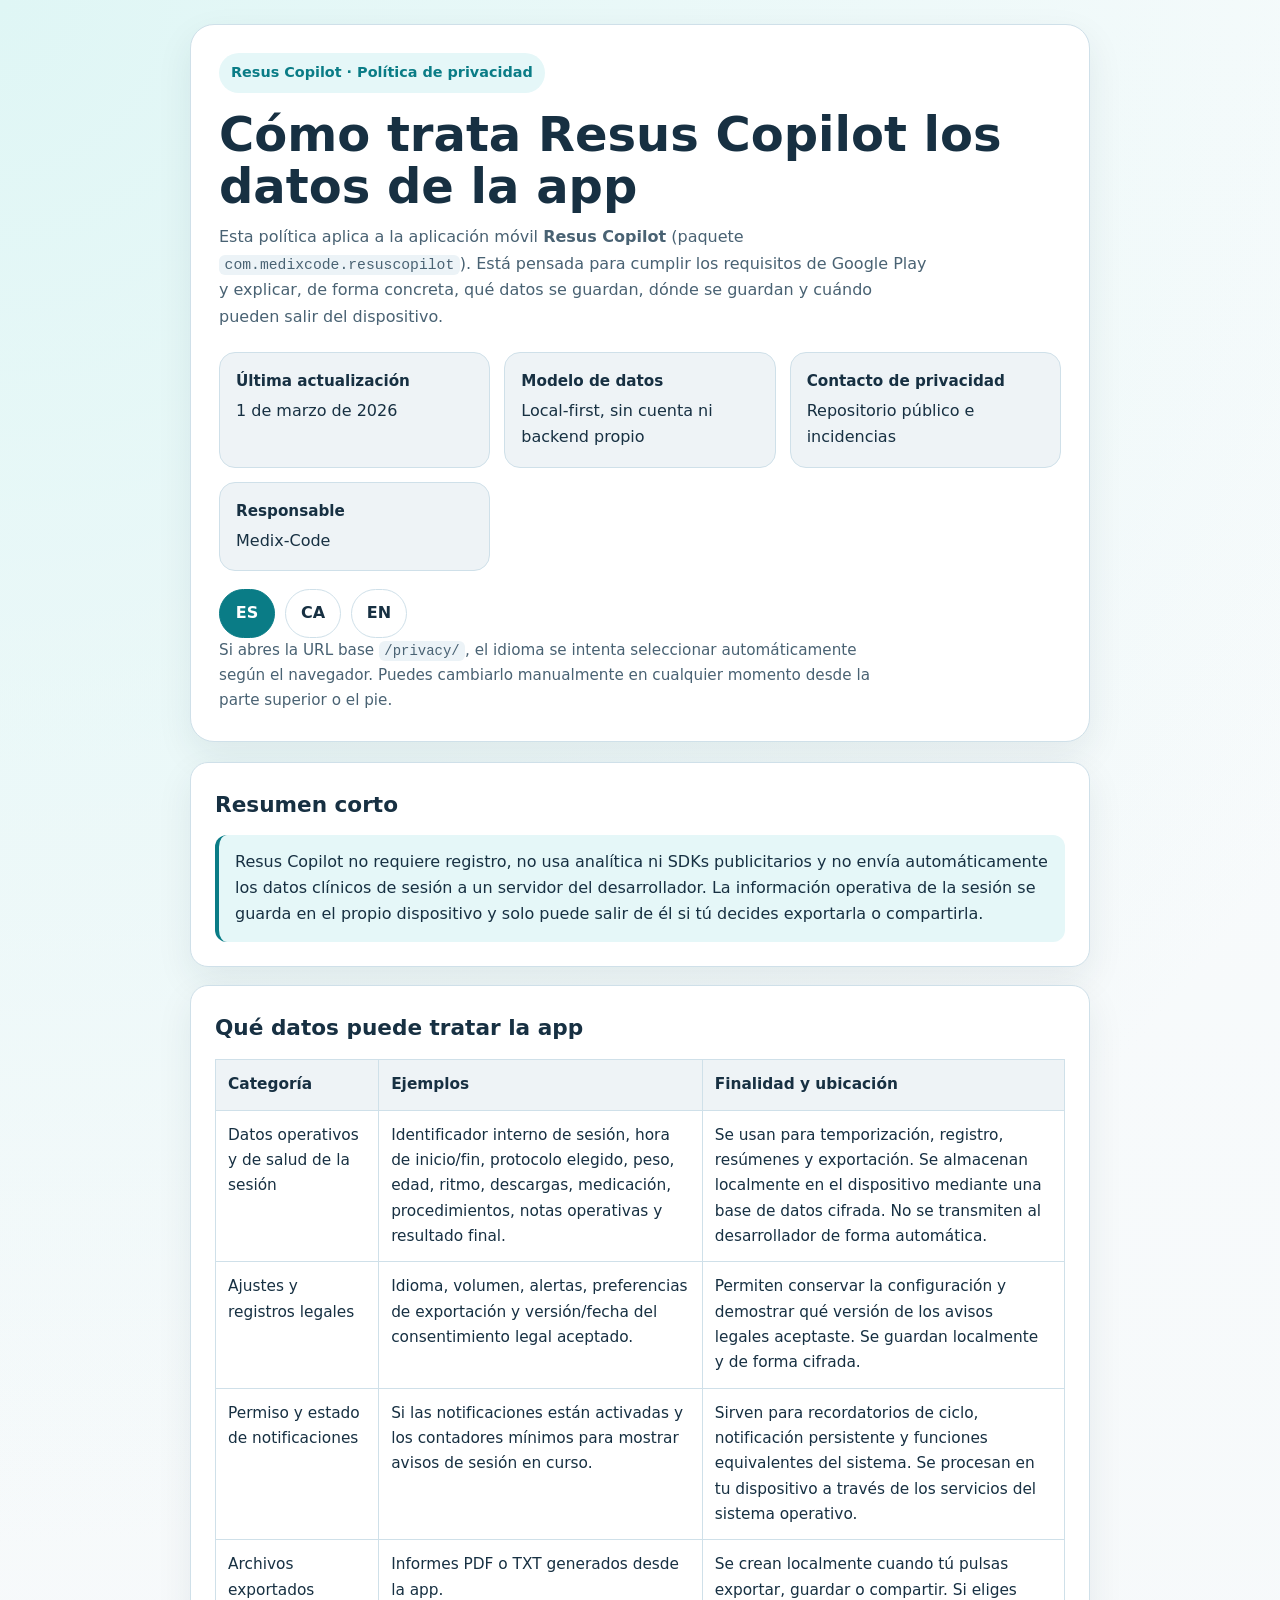
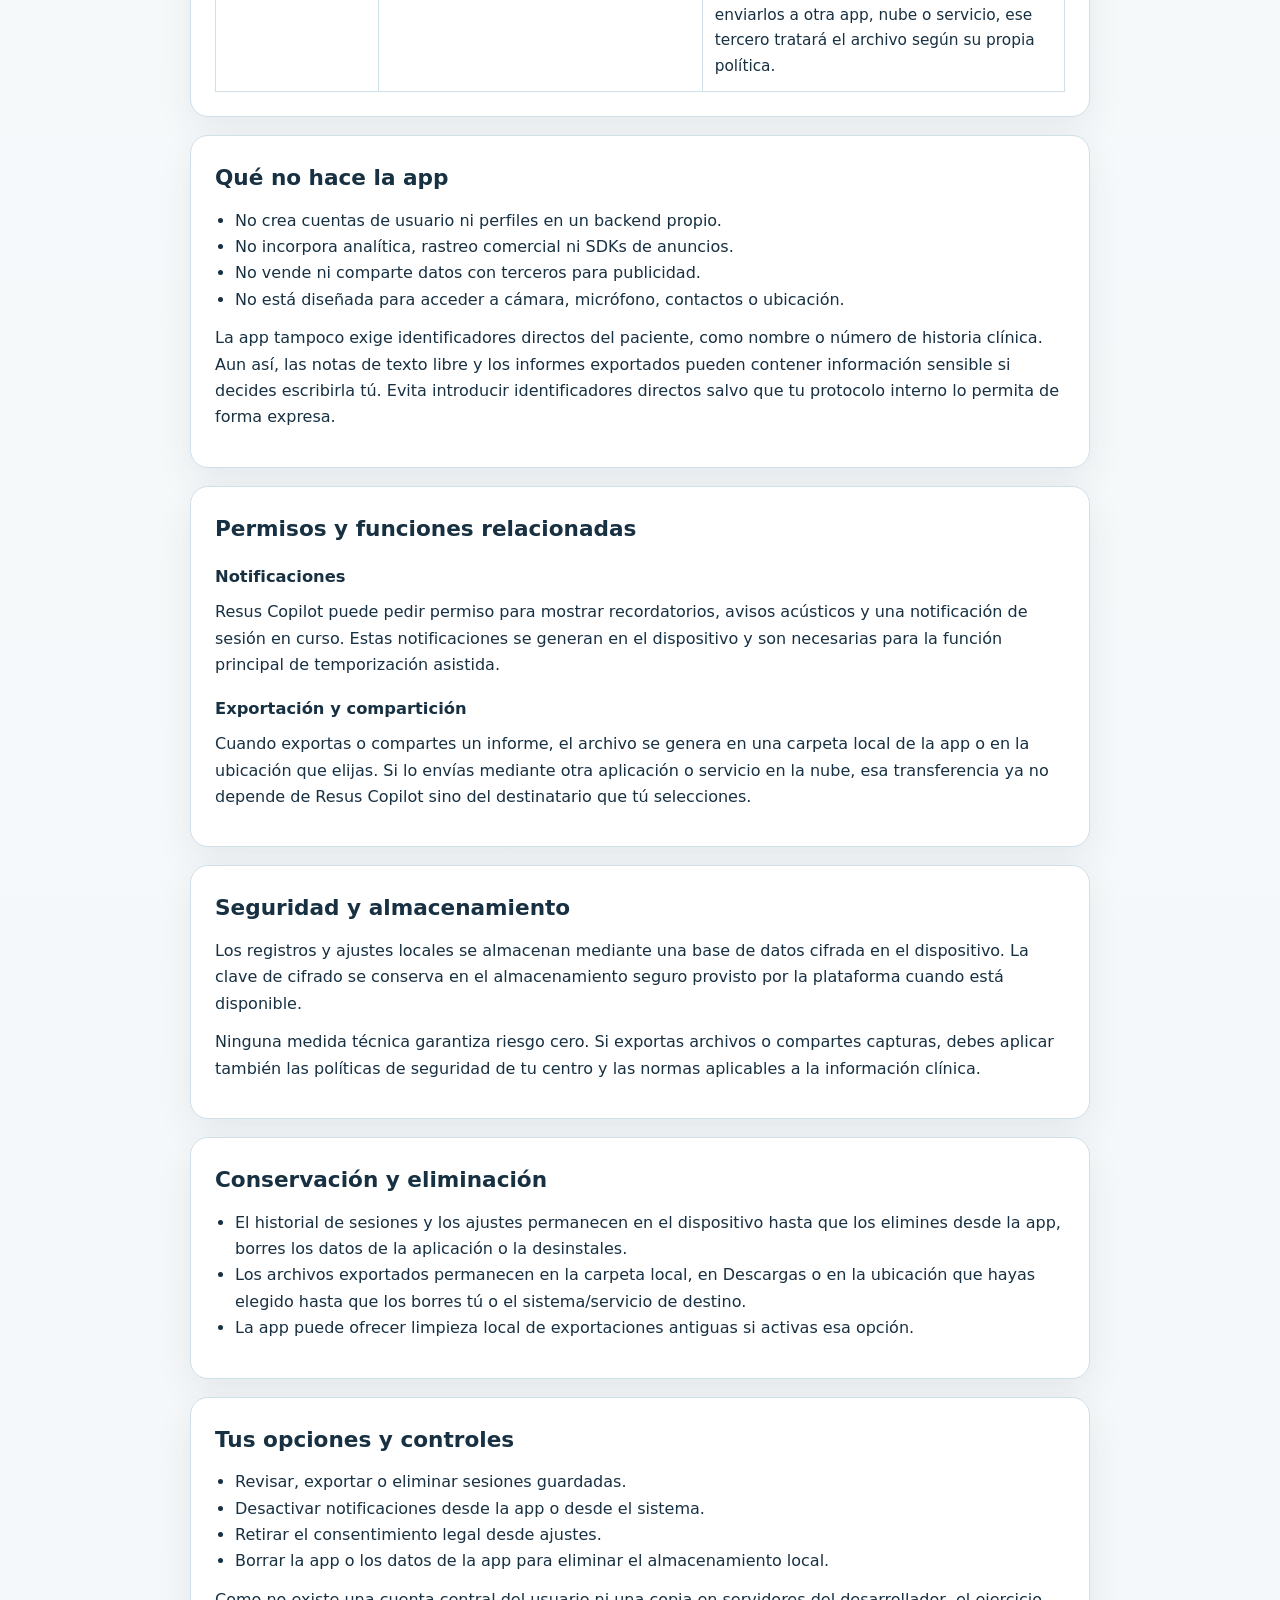
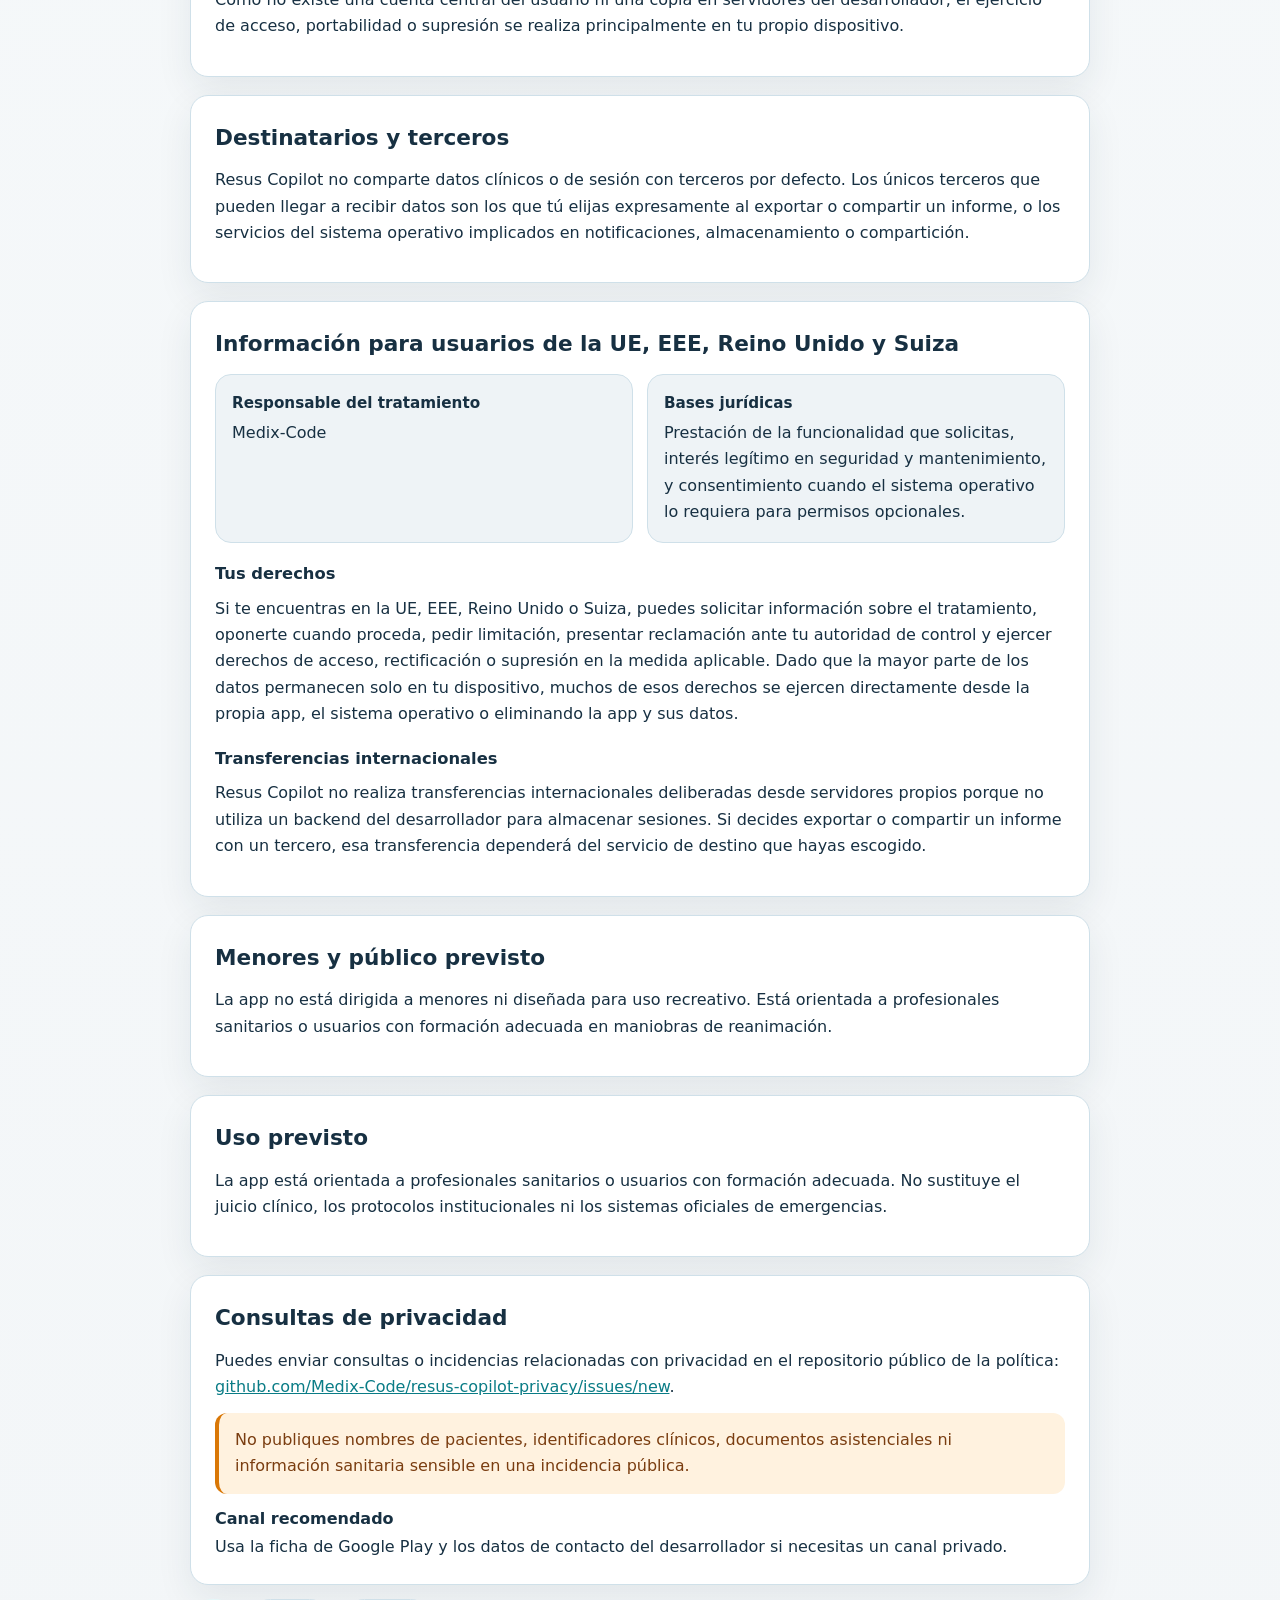
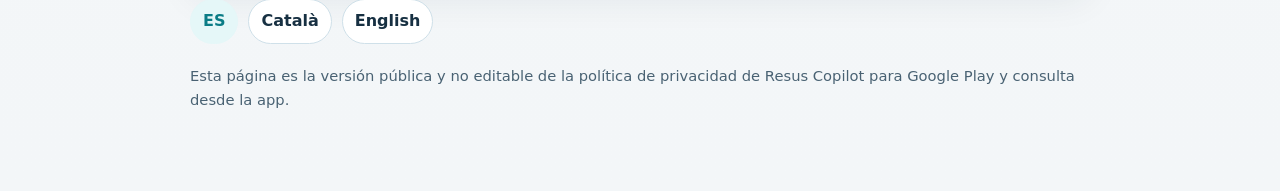
==== privacy/index.html @ 3d16156d "Upgrade privacy policy site" ====
<!DOCTYPE html>
<html lang="es">
  <head>
    <meta charset="utf-8" />
    <meta name="viewport" content="width=device-width, initial-scale=1" />
    <title>Política de privacidad | Resus Copilot</title>
    <meta
      name="description"
      content="Política de privacidad pública de Resus Copilot para Google Play y uso dentro de la app."
    />
    <script defer src="../assets/policy.js"></script>
    <link rel="stylesheet" href="../assets/policy.css" />
  </head>
  <body>
    <main class="shell">
      <section class="hero">
        <span class="eyebrow">Resus Copilot · Política de privacidad</span>
        <h1>Cómo trata Resus Copilot los datos de la app</h1>
        <p>
          Esta política aplica a la aplicación móvil <strong>Resus Copilot</strong>
          (paquete <code>com.medixcode.resuscopilot</code>). Está pensada para
          cumplir los requisitos de Google Play y explicar, de forma concreta,
          qué datos se guardan, dónde se guardan y cuándo pueden salir del
          dispositivo.
        </p>
        <div class="hero-grid">
          <div class="hero-card">
            <strong>Última actualización</strong>
            <span>1 de marzo de 2026</span>
          </div>
          <div class="hero-card">
            <strong>Modelo de datos</strong>
            <span>Local-first, sin cuenta ni backend propio</span>
          </div>
          <div class="hero-card">
            <strong>Contacto de privacidad</strong>
            <span>Repositorio público e incidencias</span>
          </div>
          <div class="hero-card">
            <strong>Responsable</strong>
            <span>Medix-Code</span>
          </div>
        </div>
        <nav class="lang-nav" aria-label="Idiomas disponibles">
          <span>ES</span>
          <a href="./ca/" data-lang="ca">CA</a>
          <a href="./en/" data-lang="en">EN</a>
        </nav>
        <p class="lang-note">
          Si abres la URL base <code>/privacy/</code>, el idioma se intenta
          seleccionar automáticamente según el navegador. Puedes cambiarlo
          manualmente en cualquier momento desde la parte superior o el pie.
        </p>
      </section>

      <div class="layout">
        <section class="card">
          <h2>Resumen corto</h2>
          <div class="callout">
            Resus Copilot no requiere registro, no usa analítica ni SDKs
            publicitarios y no envía automáticamente los datos clínicos de
            sesión a un servidor del desarrollador. La información operativa de
            la sesión se guarda en el propio dispositivo y solo puede salir de
            él si tú decides exportarla o compartirla.
          </div>
        </section>

        <section class="card">
          <h2>Qué datos puede tratar la app</h2>
          <table>
            <thead>
              <tr>
                <th>Categoría</th>
                <th>Ejemplos</th>
                <th>Finalidad y ubicación</th>
              </tr>
            </thead>
            <tbody>
              <tr>
                <td>Datos operativos y de salud de la sesión</td>
                <td>
                  Identificador interno de sesión, hora de inicio/fin, protocolo
                  elegido, peso, edad, ritmo, descargas, medicación,
                  procedimientos, notas operativas y resultado final.
                </td>
                <td>
                  Se usan para temporización, registro, resúmenes y exportación.
                  Se almacenan localmente en el dispositivo mediante una base de
                  datos cifrada. No se transmiten al desarrollador de forma
                  automática.
                </td>
              </tr>
              <tr>
                <td>Ajustes y registros legales</td>
                <td>
                  Idioma, volumen, alertas, preferencias de exportación y
                  versión/fecha del consentimiento legal aceptado.
                </td>
                <td>
                  Permiten conservar la configuración y demostrar qué versión de
                  los avisos legales aceptaste. Se guardan localmente y de forma
                  cifrada.
                </td>
              </tr>
              <tr>
                <td>Permiso y estado de notificaciones</td>
                <td>
                  Si las notificaciones están activadas y los contadores mínimos
                  para mostrar avisos de sesión en curso.
                </td>
                <td>
                  Sirven para recordatorios de ciclo, notificación persistente y
                  funciones equivalentes del sistema. Se procesan en tu
                  dispositivo a través de los servicios del sistema operativo.
                </td>
              </tr>
              <tr>
                <td>Archivos exportados</td>
                <td>Informes PDF o TXT generados desde la app.</td>
                <td>
                  Se crean localmente cuando tú pulsas exportar, guardar o
                  compartir. Si eliges enviarlos a otra app, nube o servicio,
                  ese tercero tratará el archivo según su propia política.
                </td>
              </tr>
            </tbody>
          </table>
        </section>

        <section class="card">
          <h2>Qué no hace la app</h2>
          <ul>
            <li>No crea cuentas de usuario ni perfiles en un backend propio.</li>
            <li>No incorpora analítica, rastreo comercial ni SDKs de anuncios.</li>
            <li>No vende ni comparte datos con terceros para publicidad.</li>
            <li>
              No está diseñada para acceder a cámara, micrófono, contactos o
              ubicación.
            </li>
          </ul>
          <p>
            La app tampoco exige identificadores directos del paciente, como
            nombre o número de historia clínica. Aun así, las notas de texto
            libre y los informes exportados pueden contener información sensible
            si decides escribirla tú. Evita introducir identificadores directos
            salvo que tu protocolo interno lo permita de forma expresa.
          </p>
        </section>

        <section class="card">
          <h2>Permisos y funciones relacionadas</h2>
          <h3>Notificaciones</h3>
          <p>
            Resus Copilot puede pedir permiso para mostrar recordatorios,
            avisos acústicos y una notificación de sesión en curso. Estas
            notificaciones se generan en el dispositivo y son necesarias para la
            función principal de temporización asistida.
          </p>
          <h3>Exportación y compartición</h3>
          <p>
            Cuando exportas o compartes un informe, el archivo se genera en una
            carpeta local de la app o en la ubicación que elijas. Si lo envías
            mediante otra aplicación o servicio en la nube, esa transferencia ya
            no depende de Resus Copilot sino del destinatario que tú selecciones.
          </p>
        </section>

        <section class="card">
          <h2>Seguridad y almacenamiento</h2>
          <p>
            Los registros y ajustes locales se almacenan mediante una base de
            datos cifrada en el dispositivo. La clave de cifrado se conserva en
            el almacenamiento seguro provisto por la plataforma cuando está
            disponible.
          </p>
          <p>
            Ninguna medida técnica garantiza riesgo cero. Si exportas archivos o
            compartes capturas, debes aplicar también las políticas de seguridad
            de tu centro y las normas aplicables a la información clínica.
          </p>
        </section>

        <section class="card">
          <h2>Conservación y eliminación</h2>
          <ul>
            <li>
              El historial de sesiones y los ajustes permanecen en el
              dispositivo hasta que los elimines desde la app, borres los datos
              de la aplicación o la desinstales.
            </li>
            <li>
              Los archivos exportados permanecen en la carpeta local, en
              Descargas o en la ubicación que hayas elegido hasta que los borres
              tú o el sistema/servicio de destino.
            </li>
            <li>
              La app puede ofrecer limpieza local de exportaciones antiguas si
              activas esa opción.
            </li>
          </ul>
        </section>

        <section class="card">
          <h2>Tus opciones y controles</h2>
          <ul>
            <li>Revisar, exportar o eliminar sesiones guardadas.</li>
            <li>Desactivar notificaciones desde la app o desde el sistema.</li>
            <li>Retirar el consentimiento legal desde ajustes.</li>
            <li>
              Borrar la app o los datos de la app para eliminar el almacenamiento local.
            </li>
          </ul>
          <p>
            Como no existe una cuenta central del usuario ni una copia en
            servidores del desarrollador, el ejercicio de acceso, portabilidad o
            supresión se realiza principalmente en tu propio dispositivo.
          </p>
        </section>

        <section class="card">
          <h2>Destinatarios y terceros</h2>
          <p>
            Resus Copilot no comparte datos clínicos o de sesión con terceros
            por defecto. Los únicos terceros que pueden llegar a recibir datos
            son los que tú elijas expresamente al exportar o compartir un
            informe, o los servicios del sistema operativo implicados en
            notificaciones, almacenamiento o compartición.
          </p>
        </section>

        <section class="card">
          <h2>Información para usuarios de la UE, EEE, Reino Unido y Suiza</h2>
          <div class="card-grid">
            <div class="hero-card">
              <strong>Responsable del tratamiento</strong>
              <span>Medix-Code</span>
            </div>
            <div class="hero-card">
              <strong>Bases jurídicas</strong>
              <span>
                Prestación de la funcionalidad que solicitas, interés legítimo
                en seguridad y mantenimiento, y consentimiento cuando el sistema
                operativo lo requiera para permisos opcionales.
              </span>
            </div>
          </div>
          <h3>Tus derechos</h3>
          <p>
            Si te encuentras en la UE, EEE, Reino Unido o Suiza, puedes solicitar
            información sobre el tratamiento, oponerte cuando proceda, pedir
            limitación, presentar reclamación ante tu autoridad de control y
            ejercer derechos de acceso, rectificación o supresión en la medida
            aplicable. Dado que la mayor parte de los datos permanecen solo en tu
            dispositivo, muchos de esos derechos se ejercen directamente desde la
            propia app, el sistema operativo o eliminando la app y sus datos.
          </p>
          <h3>Transferencias internacionales</h3>
          <p>
            Resus Copilot no realiza transferencias internacionales deliberadas
            desde servidores propios porque no utiliza un backend del
            desarrollador para almacenar sesiones. Si decides exportar o
            compartir un informe con un tercero, esa transferencia dependerá del
            servicio de destino que hayas escogido.
          </p>
        </section>

        <section class="card">
          <h2>Menores y público previsto</h2>
          <p>
            La app no está dirigida a menores ni diseñada para uso recreativo.
            Está orientada a profesionales sanitarios o usuarios con formación
            adecuada en maniobras de reanimación.
          </p>
        </section>

        <section class="card">
          <h2>Uso previsto</h2>
          <p>
            La app está orientada a profesionales sanitarios o usuarios con
            formación adecuada. No sustituye el juicio clínico, los protocolos
            institucionales ni los sistemas oficiales de emergencias.
          </p>
        </section>

        <section class="card">
          <h2>Consultas de privacidad</h2>
          <p>
            Puedes enviar consultas o incidencias relacionadas con privacidad en
            el repositorio público de la política:
            <a href="https://github.com/Medix-Code/resus-copilot-privacy/issues/new"
              >github.com/Medix-Code/resus-copilot-privacy/issues/new</a
            >.
          </p>
          <div class="callout warning">
            No publiques nombres de pacientes, identificadores clínicos,
            documentos asistenciales ni información sanitaria sensible en una
            incidencia pública.
          </div>
          <div class="meta-list">
            <div>
              <strong>Canal recomendado</strong>
              <span>
                Usa la ficha de Google Play y los datos de contacto del
                desarrollador si necesitas un canal privado.
              </span>
            </div>
          </div>
        </section>
      </div>

      <nav class="footer-nav" aria-label="Cambiar idioma">
        <span>ES</span>
        <a href="./ca/" data-lang="ca">Català</a>
        <a href="./en/" data-lang="en">English</a>
      </nav>
      <p class="footer">
        Esta página es la versión pública y no editable de la política de
        privacidad de Resus Copilot para Google Play y consulta desde la app.
      </p>
    </main>
  </body>
  </html>
---- assets/policy.css ----
:root {
  color-scheme: light;
  --bg: #f3f6f8;
  --surface: #ffffff;
  --surface-muted: #eef3f6;
  --text: #173042;
  --text-soft: #496273;
  --line: #cfe0e9;
  --accent: #0a7c86;
  --accent-soft: #e5f7f8;
  --warning: #7a3d10;
  --max-width: 940px;
  --radius: 18px;
  --shadow: 0 14px 36px rgba(23, 48, 66, 0.08);
}

* {
  box-sizing: border-box;
}

html {
  font-size: 16px;
}

body {
  margin: 0;
  font-family:
    Inter, ui-sans-serif, system-ui, -apple-system, BlinkMacSystemFont,
    "Segoe UI", sans-serif;
  background:
    radial-gradient(circle at top left, #dff6f5 0, transparent 30%),
    linear-gradient(180deg, #f8fbfc 0%, var(--bg) 100%);
  color: var(--text);
  line-height: 1.65;
}

a {
  color: var(--accent);
}

.shell {
  max-width: var(--max-width);
  margin: 0 auto;
  padding: 24px 20px 64px;
}

.hero {
  background: var(--surface);
  border: 1px solid var(--line);
  border-radius: calc(var(--radius) + 6px);
  box-shadow: var(--shadow);
  padding: 28px;
}

.eyebrow {
  display: inline-flex;
  align-items: center;
  gap: 10px;
  padding: 8px 12px;
  border-radius: 999px;
  background: var(--accent-soft);
  color: var(--accent);
  font-size: 0.9rem;
  font-weight: 600;
}

.hero h1 {
  margin: 16px 0 12px;
  font-size: clamp(2rem, 4vw, 3rem);
  line-height: 1.08;
}

.hero p {
  margin: 0;
  color: var(--text-soft);
  max-width: 70ch;
}

.hero-grid {
  display: grid;
  grid-template-columns: repeat(auto-fit, minmax(220px, 1fr));
  gap: 14px;
  margin-top: 22px;
}

.hero-card {
  background: var(--surface-muted);
  border: 1px solid var(--line);
  border-radius: 16px;
  padding: 16px;
}

.hero-card strong,
.hero-card span {
  display: block;
}

.hero-card strong {
  margin-bottom: 4px;
  font-size: 0.95rem;
}

.lang-nav {
  display: flex;
  flex-wrap: wrap;
  gap: 10px;
  margin: 18px 0 0;
}

.lang-nav a,
.lang-nav span {
  display: inline-flex;
  align-items: center;
  justify-content: center;
  min-width: 56px;
  padding: 10px 14px;
  border-radius: 999px;
  border: 1px solid var(--line);
  text-decoration: none;
  font-weight: 600;
  background: var(--surface);
  color: var(--text);
}

.lang-nav span {
  background: var(--accent);
  color: #fff;
  border-color: var(--accent);
}

.lang-note {
  margin-top: 14px;
  color: var(--text-soft);
  font-size: 0.95rem;
}

.card-grid {
  display: grid;
  grid-template-columns: repeat(auto-fit, minmax(240px, 1fr));
  gap: 14px;
}

.layout {
  display: grid;
  grid-template-columns: minmax(0, 1fr);
  gap: 18px;
  margin-top: 20px;
}

.card {
  background: var(--surface);
  border: 1px solid var(--line);
  border-radius: var(--radius);
  box-shadow: var(--shadow);
  padding: 24px;
}

.card h2 {
  margin: 0 0 12px;
  font-size: 1.35rem;
}

.card h3 {
  margin: 18px 0 8px;
  font-size: 1.02rem;
}

.card p,
.card ul {
  margin: 0 0 12px;
}

.card ul {
  padding-left: 20px;
}

.callout {
  border-left: 4px solid var(--accent);
  background: var(--accent-soft);
  padding: 14px 16px;
  border-radius: 12px;
  color: var(--text);
}

.callout.warning {
  border-left-color: #d97706;
  background: #fff2df;
  color: var(--warning);
}

.meta-list {
  display: grid;
  gap: 10px;
  margin-top: 12px;
}

.meta-list strong {
  display: block;
  margin-bottom: 2px;
}

table {
  width: 100%;
  border-collapse: collapse;
  margin-top: 14px;
  font-size: 0.96rem;
}

th,
td {
  border: 1px solid var(--line);
  padding: 12px;
  text-align: left;
  vertical-align: top;
}

th {
  background: var(--surface-muted);
}

.footer {
  margin-top: 20px;
  color: var(--text-soft);
  font-size: 0.92rem;
}

.footer-nav {
  display: flex;
  flex-wrap: wrap;
  gap: 10px;
  margin: 14px 0 6px;
}

.footer-nav a,
.footer-nav span {
  display: inline-flex;
  padding: 8px 12px;
  border-radius: 999px;
  border: 1px solid var(--line);
  text-decoration: none;
  color: var(--text);
  background: var(--surface);
  font-weight: 600;
}

.footer-nav span {
  background: var(--accent-soft);
  border-color: var(--accent-soft);
  color: var(--accent);
}

code {
  font-family:
    ui-monospace, SFMono-Regular, Menlo, Monaco, Consolas, "Liberation Mono",
    monospace;
  font-size: 0.92em;
  background: #ecf3f7;
  padding: 0.14em 0.38em;
  border-radius: 6px;
}

@media (max-width: 720px) {
  .shell {
    padding: 16px 14px 40px;
  }

  .hero,
  .card {
    padding: 18px;
  }

  table,
  thead,
  tbody,
  th,
  td,
  tr {
    display: block;
  }

  thead {
    display: none;
  }

  tr {
    margin-bottom: 14px;
    border: 1px solid var(--line);
    border-radius: 14px;
    overflow: hidden;
  }

  td {
    border: none;
    border-bottom: 1px solid var(--line);
  }

  td:last-child {
    border-bottom: none;
  }
}
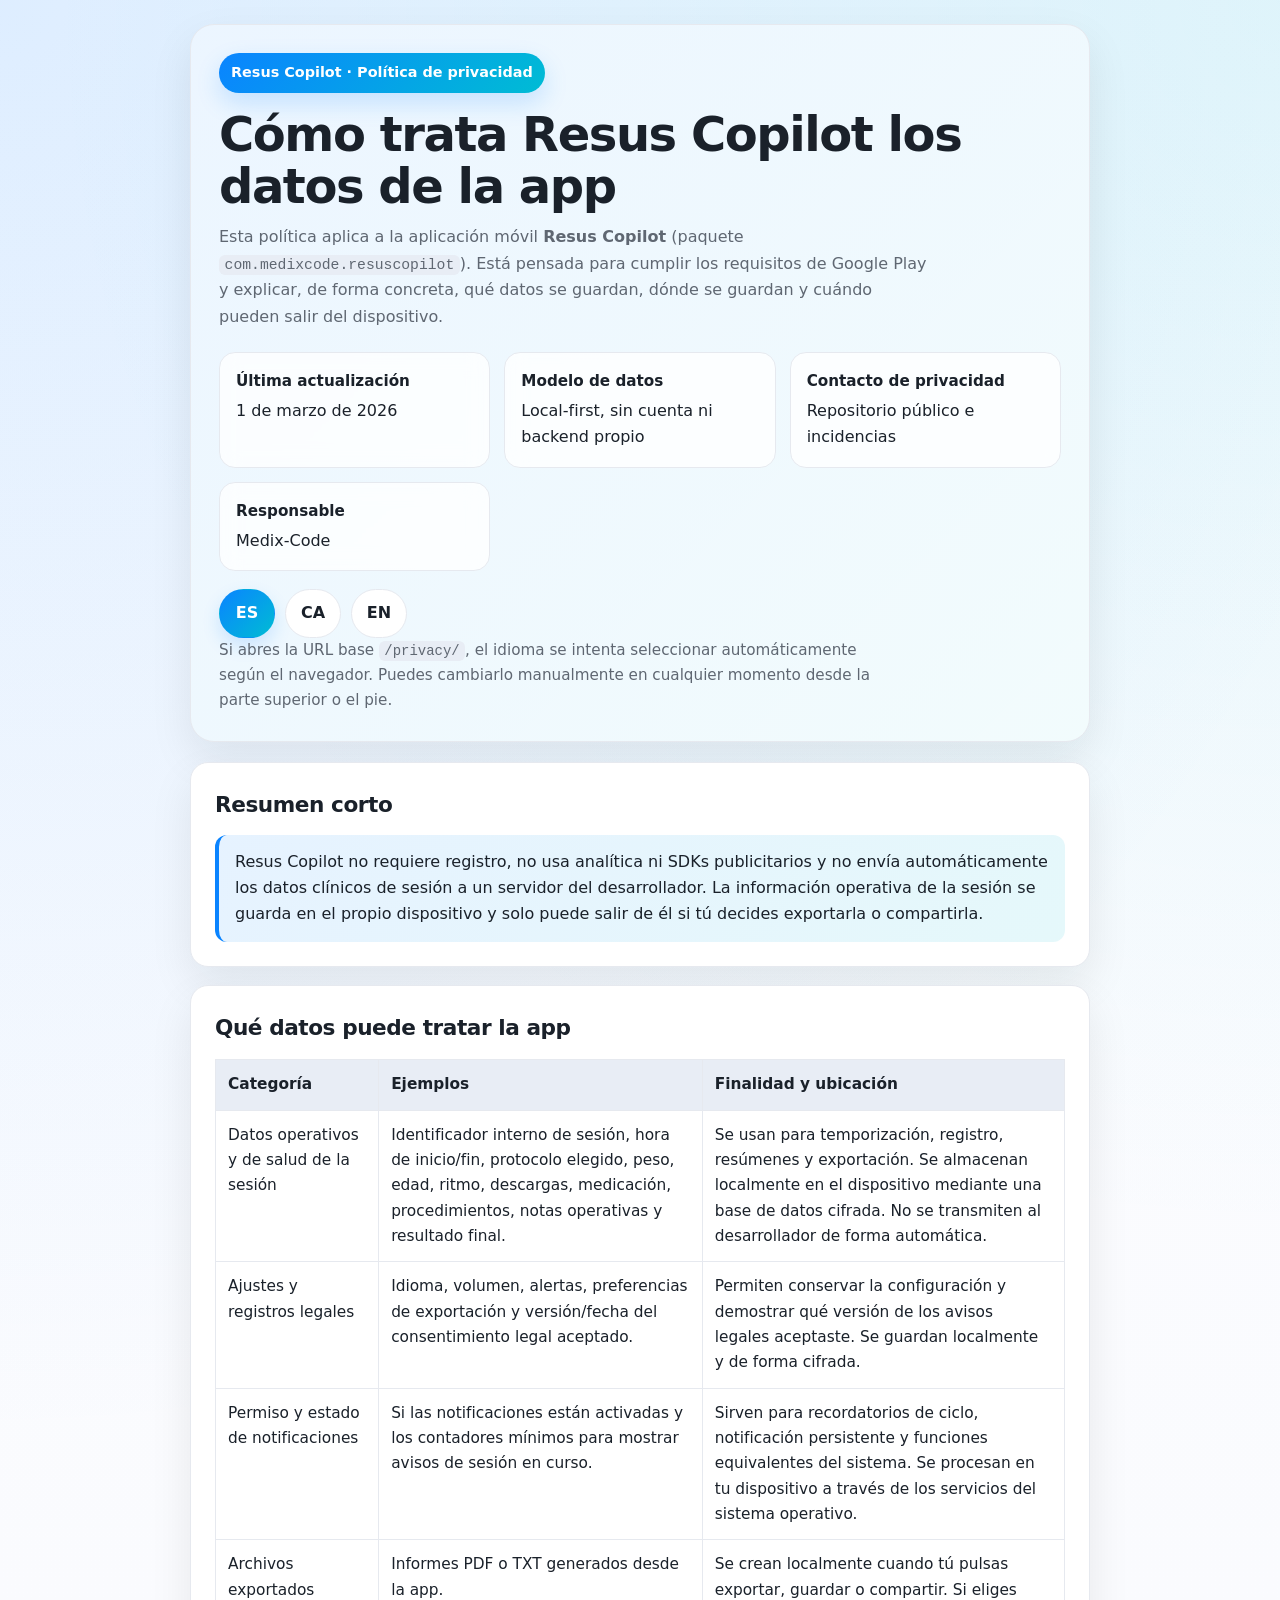
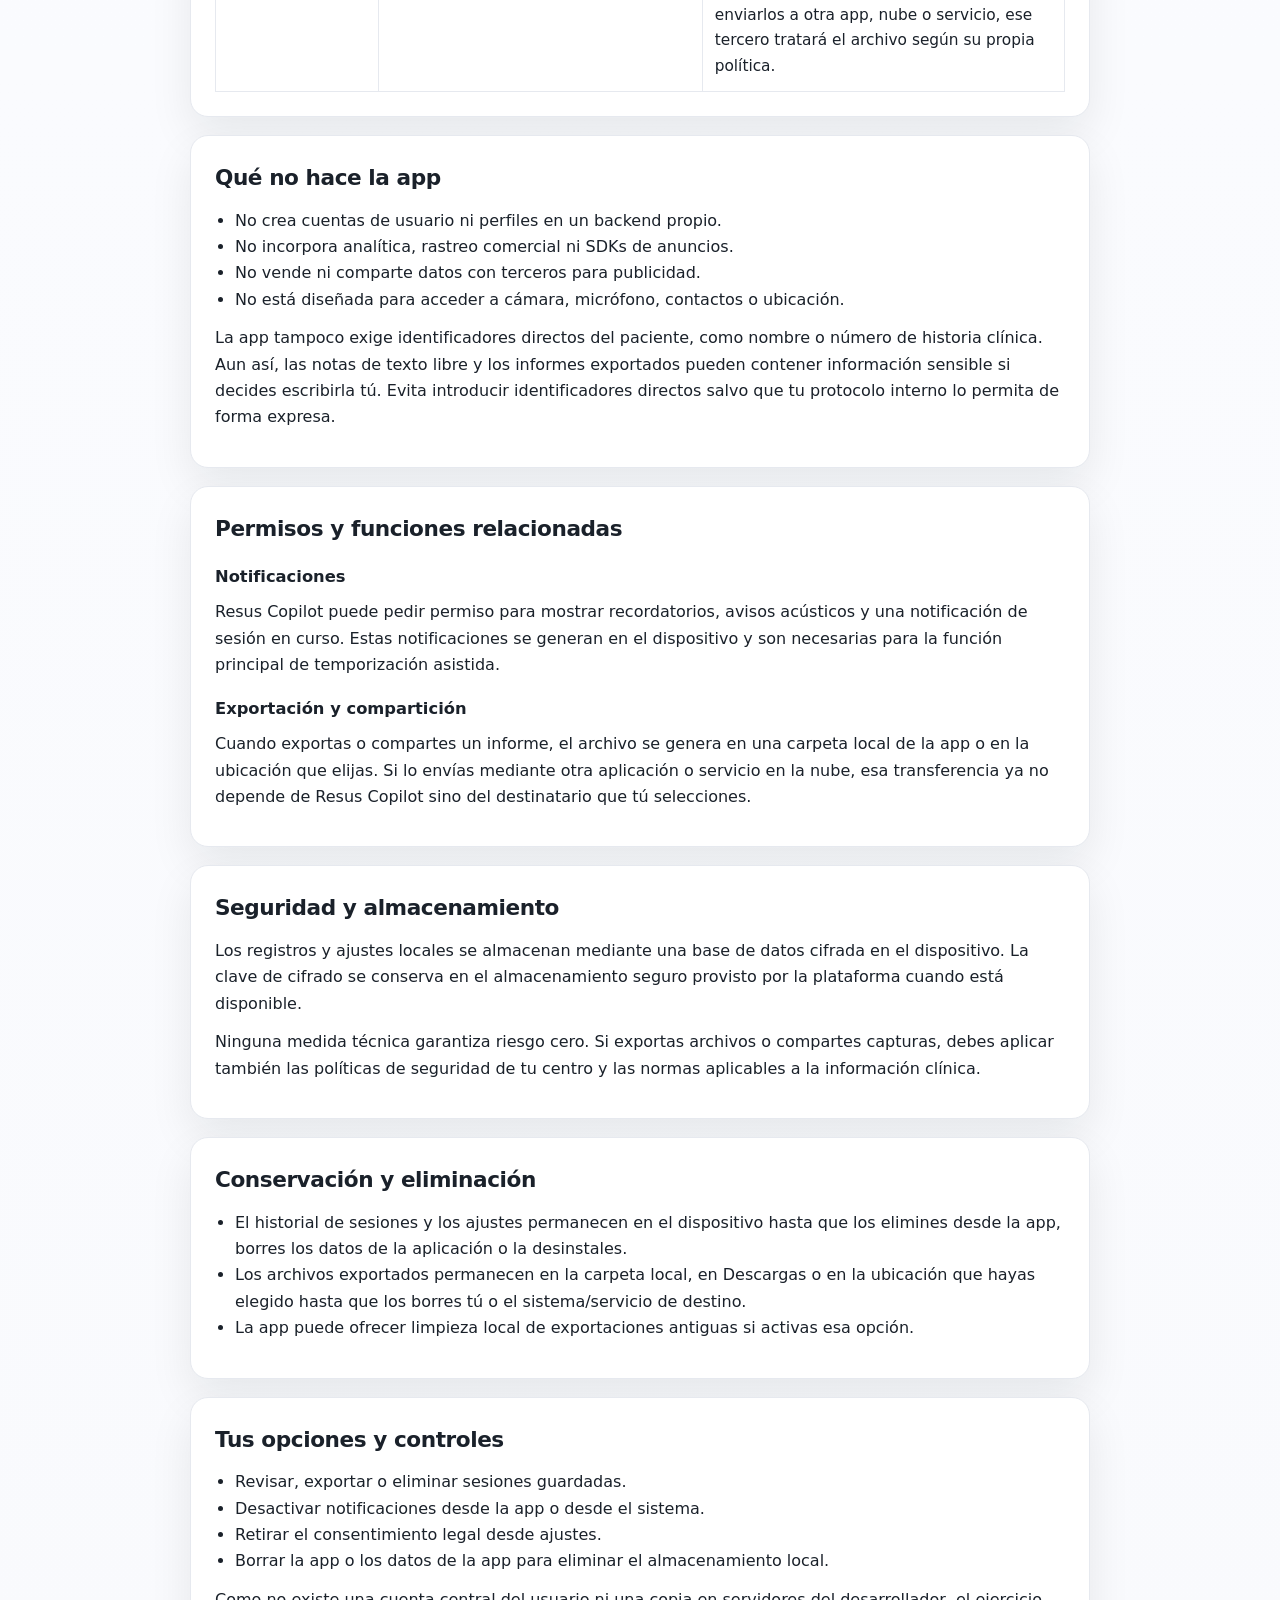
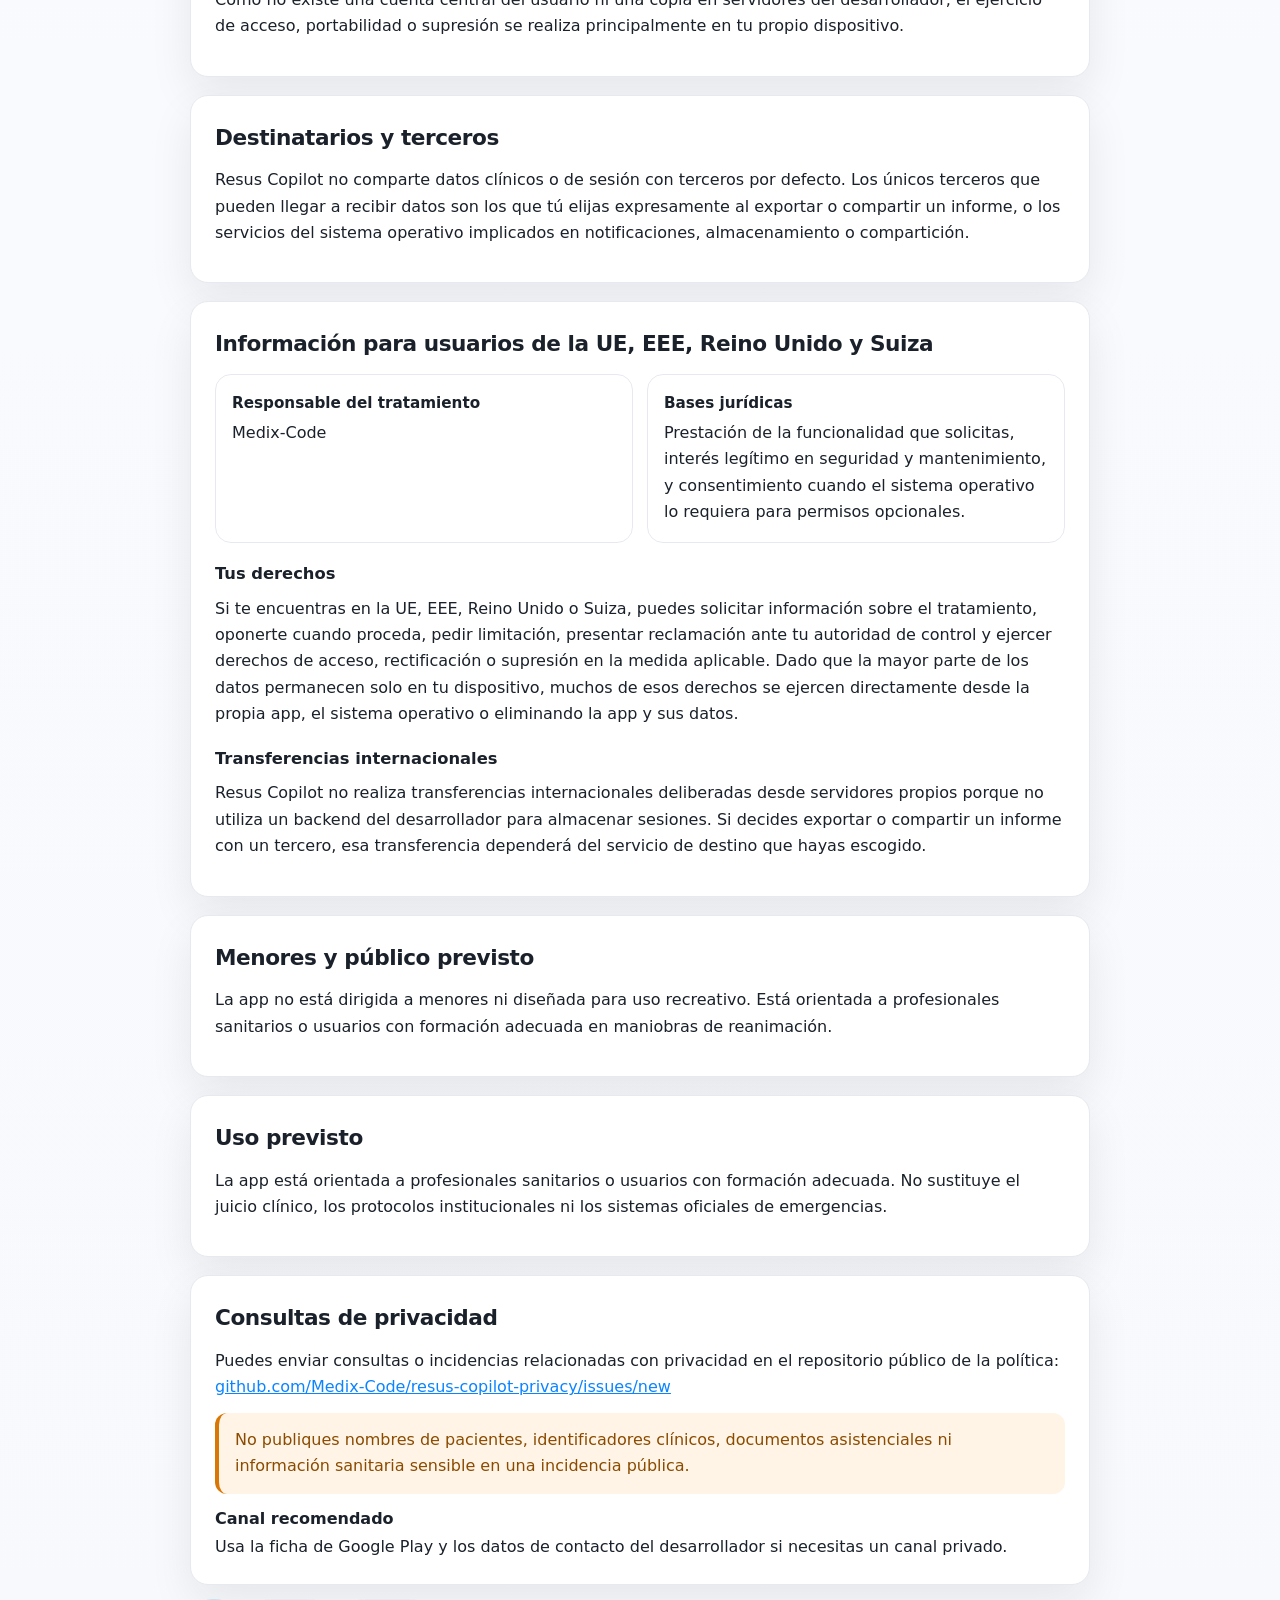
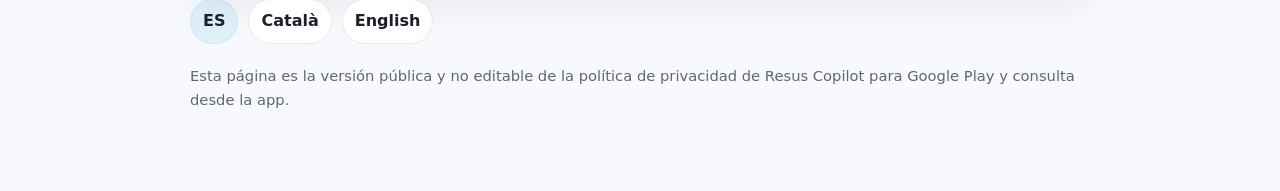
==== commit 3b5f2afa: "Remove trailing punctuation from privacy issue URL" ====
--- a/privacy/index.html
+++ b/privacy/index.html
@@ -289,7 +289,7 @@
             el repositorio público de la política:
             <a href="https://github.com/Medix-Code/resus-copilot-privacy/issues/new"
               >github.com/Medix-Code/resus-copilot-privacy/issues/new</a
-            >.
+            >
           </p>
           <div class="callout warning">
             No publiques nombres de pacientes, identificadores clínicos,
--- a/assets/policy.css
+++ b/assets/policy.css
@@ -1,17 +1,20 @@
 :root {
   color-scheme: light;
-  --bg: #f3f6f8;
+  --bg: #f8f9fc;
   --surface: #ffffff;
-  --surface-muted: #eef3f6;
-  --text: #173042;
-  --text-soft: #496273;
-  --line: #cfe0e9;
-  --accent: #0a7c86;
-  --accent-soft: #e5f7f8;
-  --warning: #7a3d10;
+  --surface-muted: #f2f4f8;
+  --surface-tint: #e8edf5;
+  --text: #1a212a;
+  --text-soft: #5f6772;
+  --line: #e6e9ef;
+  --accent: #0a84ff;
+  --accent-secondary: #00bcd4;
+  --accent-soft: rgba(10, 132, 255, 0.1);
+  --accent-soft-secondary: rgba(0, 188, 212, 0.1);
+  --warning: #8a4b00;
   --max-width: 940px;
   --radius: 18px;
-  --shadow: 0 14px 36px rgba(23, 48, 66, 0.08);
+  --shadow: 0 18px 44px rgba(16, 20, 24, 0.08);
 }
 
 * {
@@ -28,8 +31,9 @@
     Inter, ui-sans-serif, system-ui, -apple-system, BlinkMacSystemFont,
     "Segoe UI", sans-serif;
   background:
-    radial-gradient(circle at top left, #dff6f5 0, transparent 30%),
-    linear-gradient(180deg, #f8fbfc 0%, var(--bg) 100%);
+    radial-gradient(circle at top left, rgba(10, 132, 255, 0.12) 0, transparent 28%),
+    radial-gradient(circle at top right, rgba(0, 188, 212, 0.1) 0, transparent 24%),
+    linear-gradient(180deg, #fbfcff 0%, var(--bg) 100%);
   color: var(--text);
   line-height: 1.65;
 }
@@ -45,7 +49,13 @@
 }
 
 .hero {
-  background: var(--surface);
+  background:
+    linear-gradient(
+      135deg,
+      rgba(10, 132, 255, 0.08),
+      rgba(0, 188, 212, 0.05)
+    ),
+    var(--surface);
   border: 1px solid var(--line);
   border-radius: calc(var(--radius) + 6px);
   box-shadow: var(--shadow);
@@ -58,16 +68,18 @@
   gap: 10px;
   padding: 8px 12px;
   border-radius: 999px;
-  background: var(--accent-soft);
-  color: var(--accent);
+  background: linear-gradient(135deg, var(--accent), var(--accent-secondary));
+  color: #fff;
   font-size: 0.9rem;
   font-weight: 600;
+  box-shadow: 0 10px 24px rgba(10, 132, 255, 0.18);
 }
 
 .hero h1 {
   margin: 16px 0 12px;
   font-size: clamp(2rem, 4vw, 3rem);
   line-height: 1.08;
+  letter-spacing: -0.03em;
 }
 
 .hero p {
@@ -84,10 +96,11 @@
 }
 
 .hero-card {
-  background: var(--surface-muted);
+  background: rgba(255, 255, 255, 0.78);
   border: 1px solid var(--line);
   border-radius: 16px;
   padding: 16px;
+  backdrop-filter: blur(10px);
 }
 
 .hero-card strong,
@@ -123,9 +136,10 @@
 }
 
 .lang-nav span {
-  background: var(--accent);
+  background: linear-gradient(135deg, var(--accent), var(--accent-secondary));
   color: #fff;
-  border-color: var(--accent);
+  border-color: transparent;
+  box-shadow: 0 8px 18px rgba(10, 132, 255, 0.16);
 }
 
 .lang-note {
@@ -158,6 +172,7 @@
 .card h2 {
   margin: 0 0 12px;
   font-size: 1.35rem;
+  letter-spacing: -0.02em;
 }
 
 .card h3 {
@@ -176,7 +191,11 @@
 
 .callout {
   border-left: 4px solid var(--accent);
-  background: var(--accent-soft);
+  background: linear-gradient(
+    135deg,
+    var(--accent-soft),
+    var(--accent-soft-secondary)
+  );
   padding: 14px 16px;
   border-radius: 12px;
   color: var(--text);
@@ -184,7 +203,7 @@
 
 .callout.warning {
   border-left-color: #d97706;
-  background: #fff2df;
+  background: #fff4e5;
   color: var(--warning);
 }
 
@@ -215,7 +234,7 @@
 }
 
 th {
-  background: var(--surface-muted);
+  background: var(--surface-tint);
 }
 
 .footer {
@@ -244,9 +263,13 @@
 }
 
 .footer-nav span {
-  background: var(--accent-soft);
-  border-color: var(--accent-soft);
-  color: var(--accent);
+  background: linear-gradient(
+    135deg,
+    var(--accent-soft),
+    var(--accent-soft-secondary)
+  );
+  border-color: rgba(10, 132, 255, 0.08);
+  color: var(--text);
 }
 
 code {
@@ -254,7 +277,7 @@
     ui-monospace, SFMono-Regular, Menlo, Monaco, Consolas, "Liberation Mono",
     monospace;
   font-size: 0.92em;
-  background: #ecf3f7;
+  background: var(--surface-tint);
   padding: 0.14em 0.38em;
   border-radius: 6px;
 }
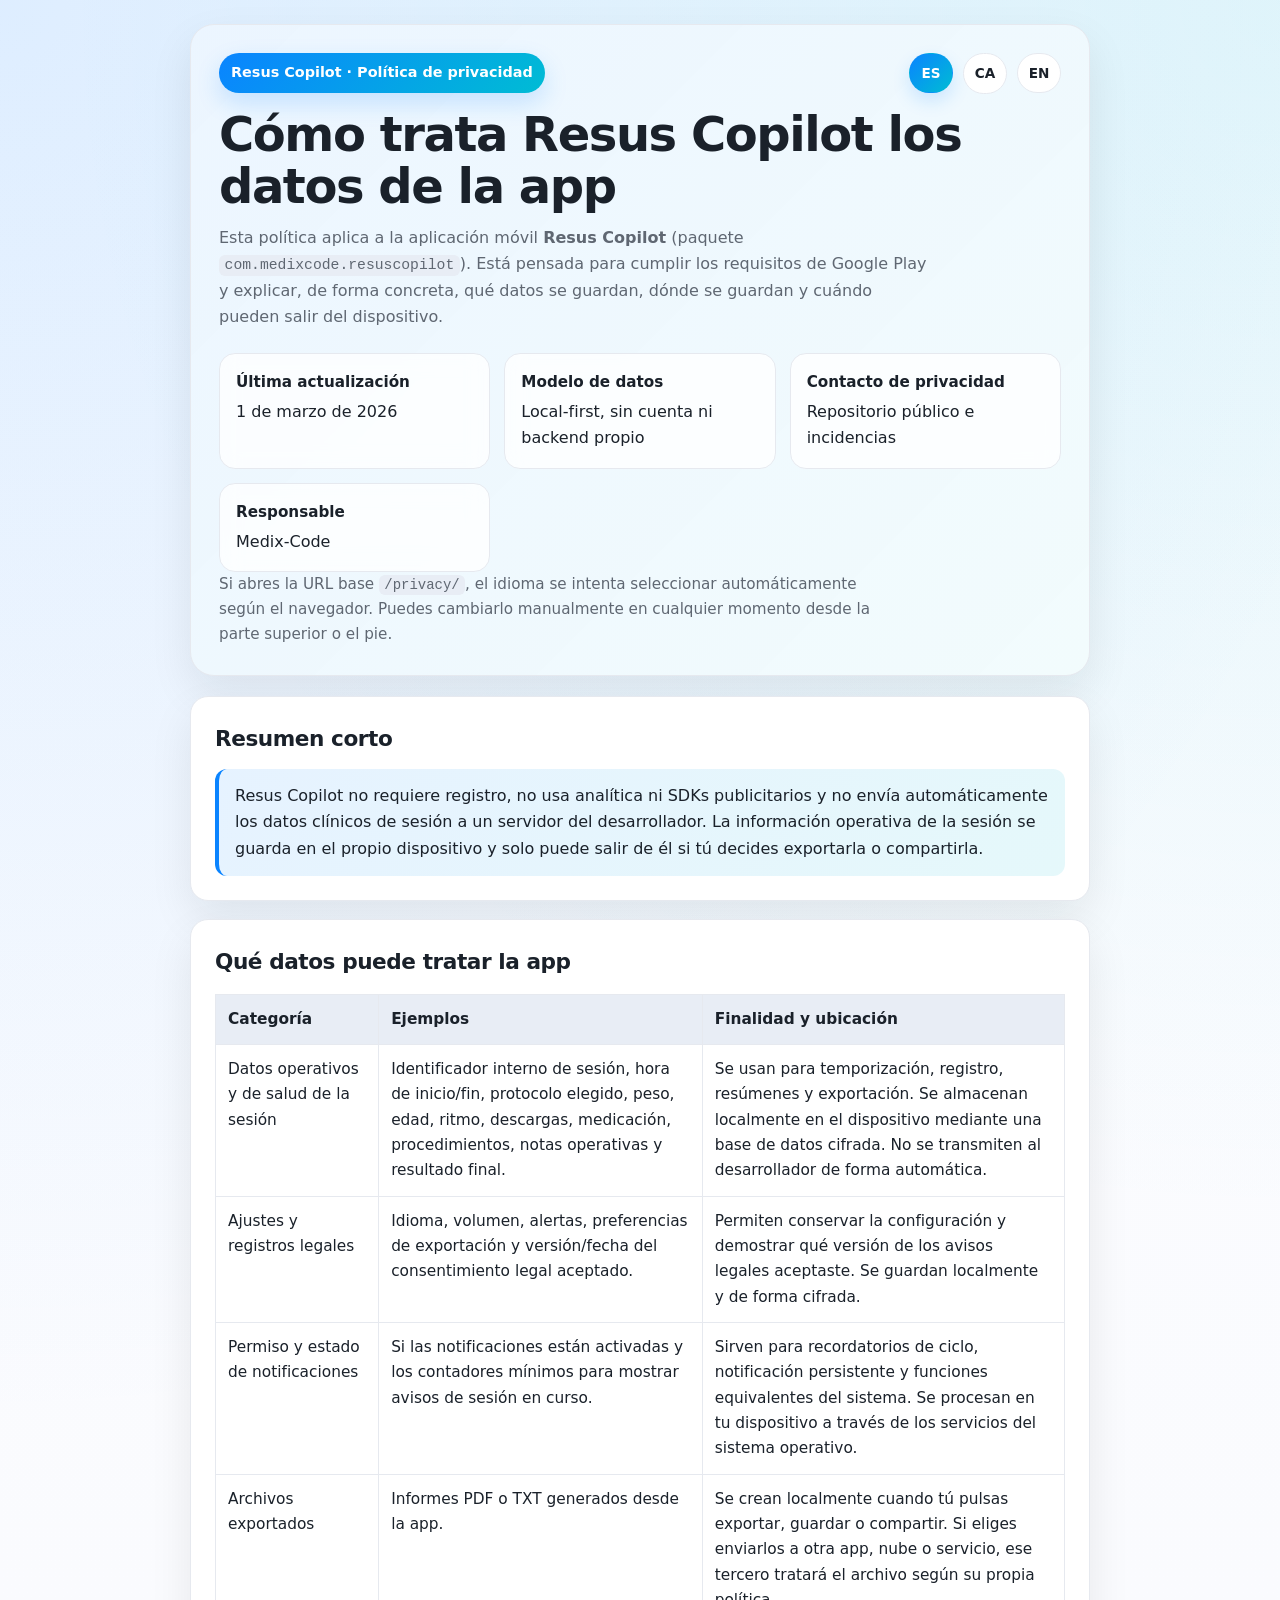
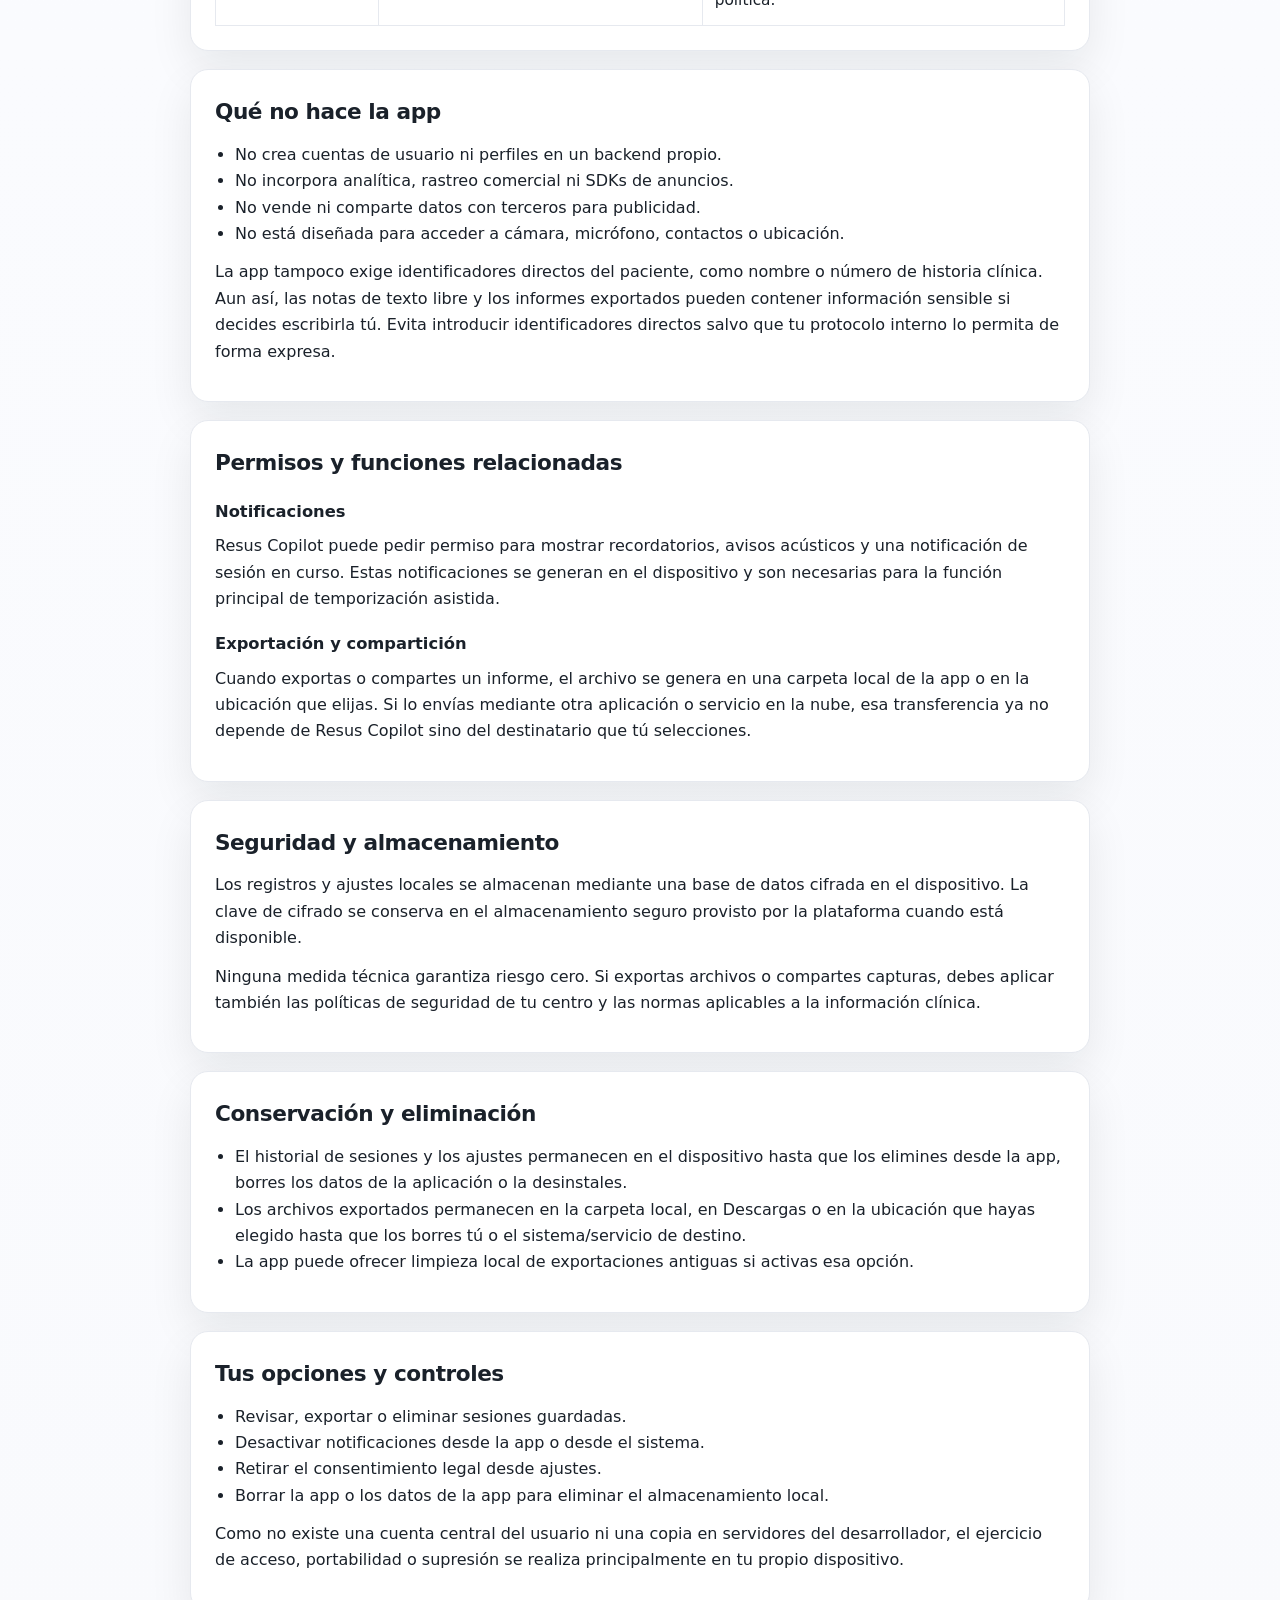
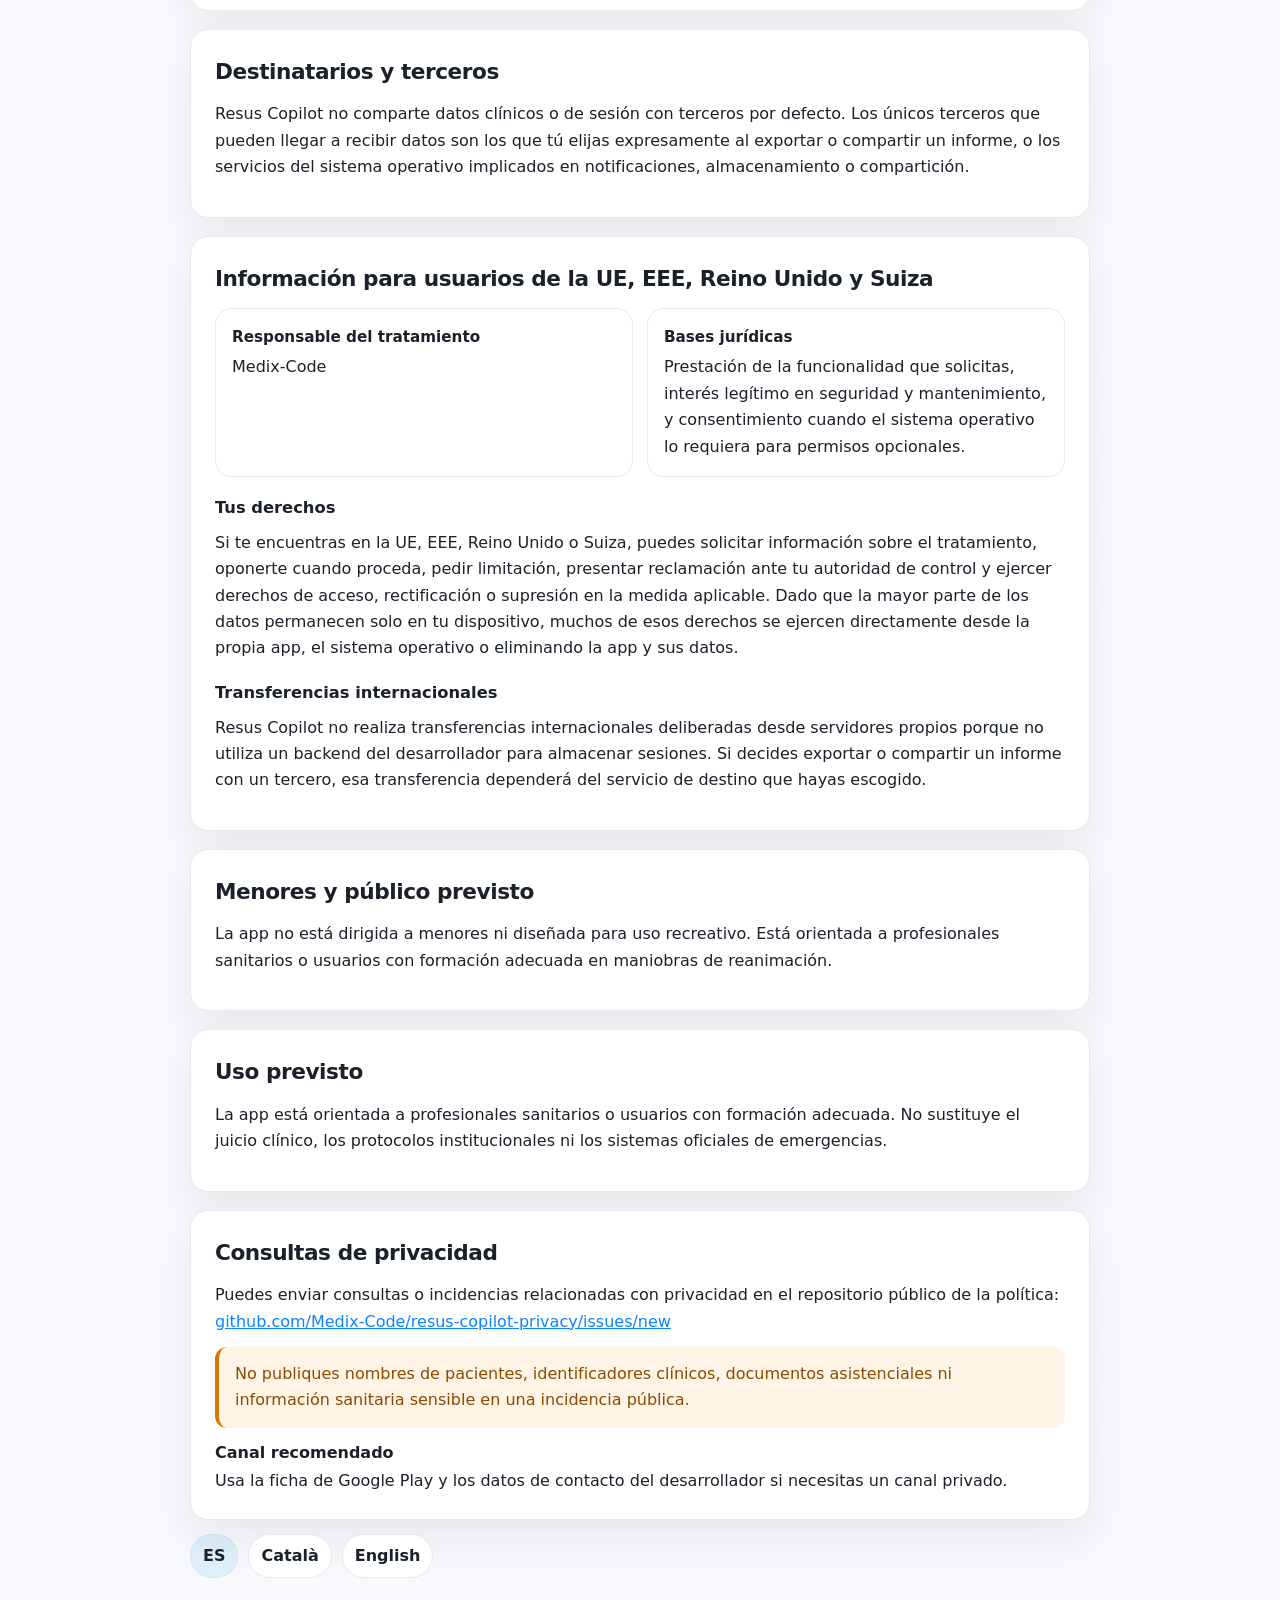
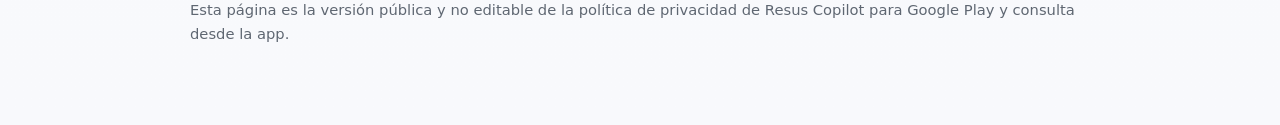
==== commit 8ab79b0e: "Move language switcher to hero header" ====
--- a/privacy/index.html
+++ b/privacy/index.html
@@ -14,7 +14,14 @@
   <body>
     <main class="shell">
       <section class="hero">
-        <span class="eyebrow">Resus Copilot · Política de privacidad</span>
+        <div class="hero-top">
+          <span class="eyebrow">Resus Copilot · Política de privacidad</span>
+          <nav class="lang-nav lang-nav--hero" aria-label="Idiomas disponibles">
+            <span>ES</span>
+            <a href="./ca/" data-lang="ca">CA</a>
+            <a href="./en/" data-lang="en">EN</a>
+          </nav>
+        </div>
         <h1>Cómo trata Resus Copilot los datos de la app</h1>
         <p>
           Esta política aplica a la aplicación móvil <strong>Resus Copilot</strong>
@@ -41,11 +48,6 @@
             <span>Medix-Code</span>
           </div>
         </div>
-        <nav class="lang-nav" aria-label="Idiomas disponibles">
-          <span>ES</span>
-          <a href="./ca/" data-lang="ca">CA</a>
-          <a href="./en/" data-lang="en">EN</a>
-        </nav>
         <p class="lang-note">
           Si abres la URL base <code>/privacy/</code>, el idioma se intenta
           seleccionar automáticamente según el navegador. Puedes cambiarlo
--- a/assets/policy.css
+++ b/assets/policy.css
@@ -62,6 +62,13 @@
   padding: 28px;
 }
 
+.hero-top {
+  display: flex;
+  align-items: flex-start;
+  justify-content: space-between;
+  gap: 16px;
+}
+
 .eyebrow {
   display: inline-flex;
   align-items: center;
@@ -120,6 +127,12 @@
   margin: 18px 0 0;
 }
 
+.lang-nav--hero {
+  margin: 0;
+  flex-shrink: 0;
+  justify-content: flex-end;
+}
+
 .lang-nav a,
 .lang-nav span {
   display: inline-flex;
@@ -133,6 +146,14 @@
   font-weight: 600;
   background: var(--surface);
   color: var(--text);
+}
+
+.lang-nav--hero a,
+.lang-nav--hero span {
+  min-width: 44px;
+  padding: 8px 10px;
+  font-size: 0.85rem;
+  backdrop-filter: blur(10px);
 }
 
 .lang-nav span {
@@ -287,6 +308,15 @@
     padding: 16px 14px 40px;
   }
 
+  .hero-top {
+    flex-direction: column;
+    align-items: stretch;
+  }
+
+  .lang-nav--hero {
+    justify-content: flex-start;
+  }
+
   .hero,
   .card {
     padding: 18px;
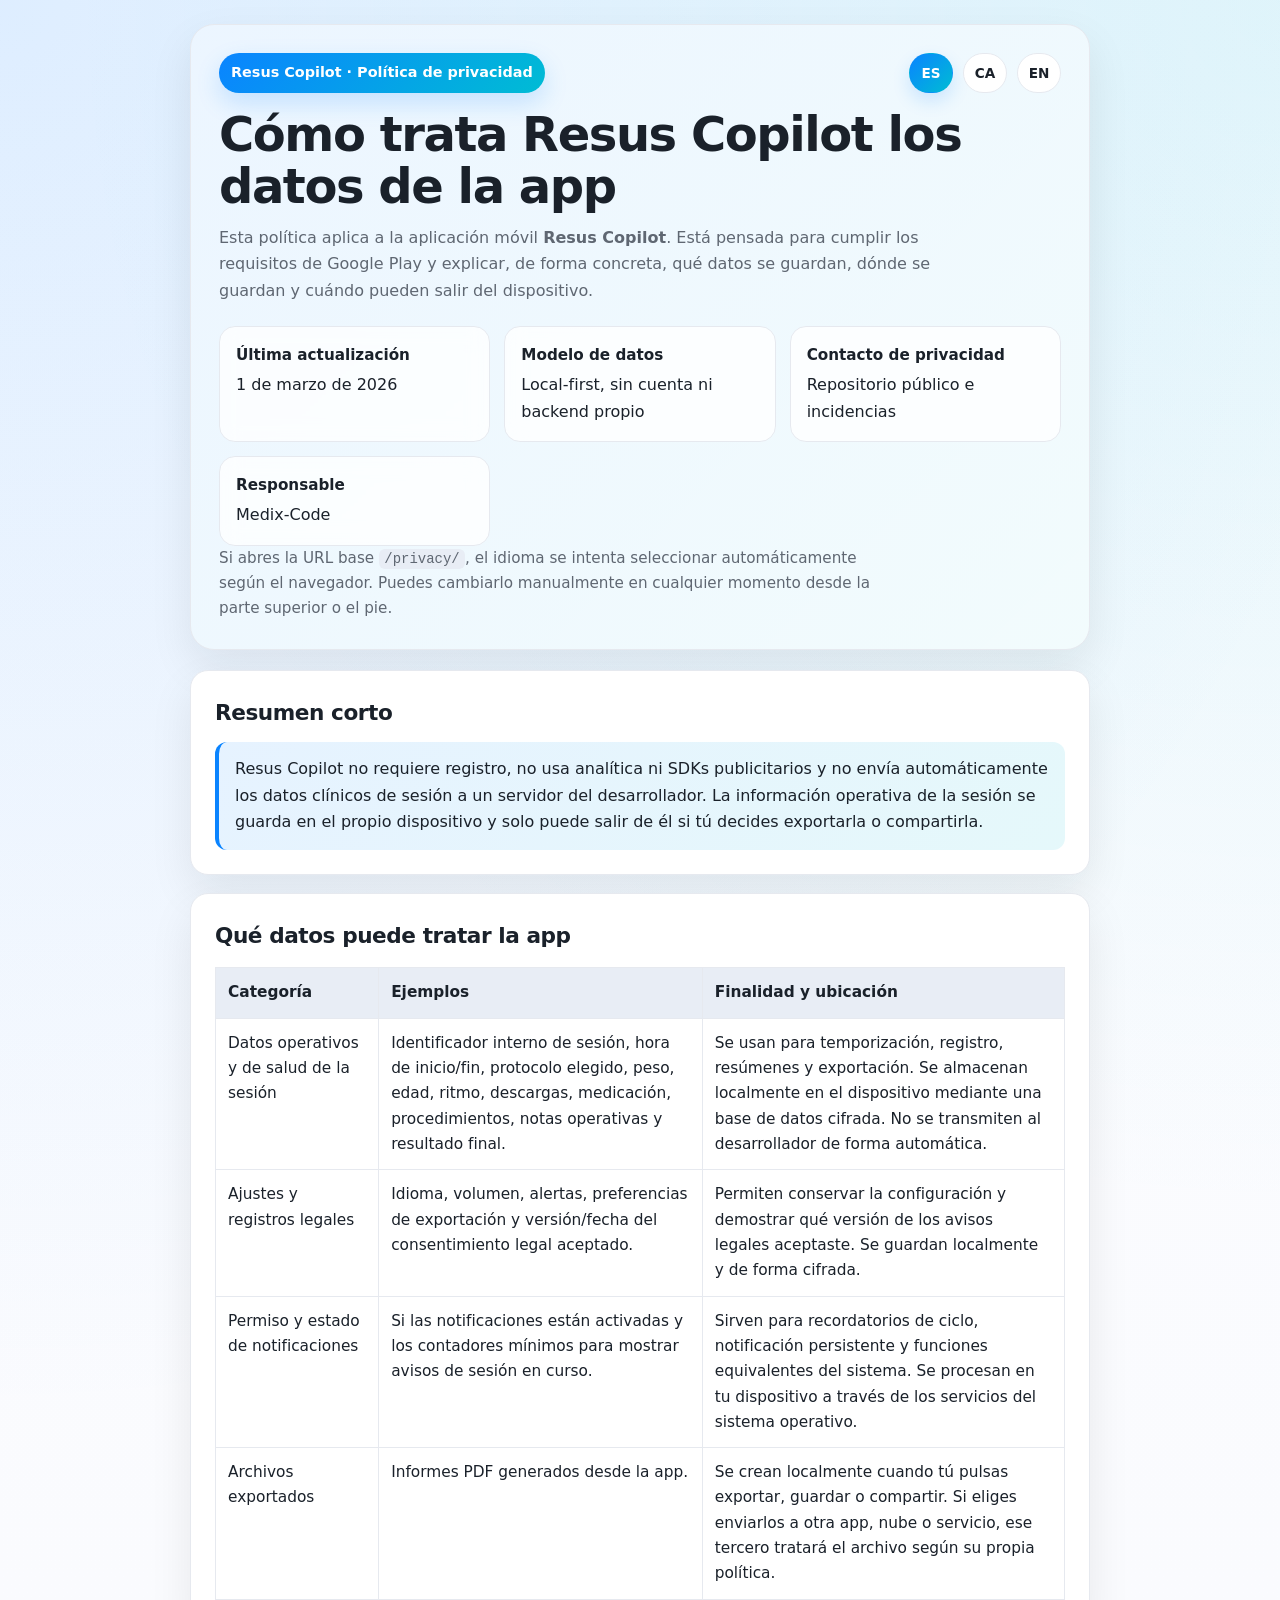
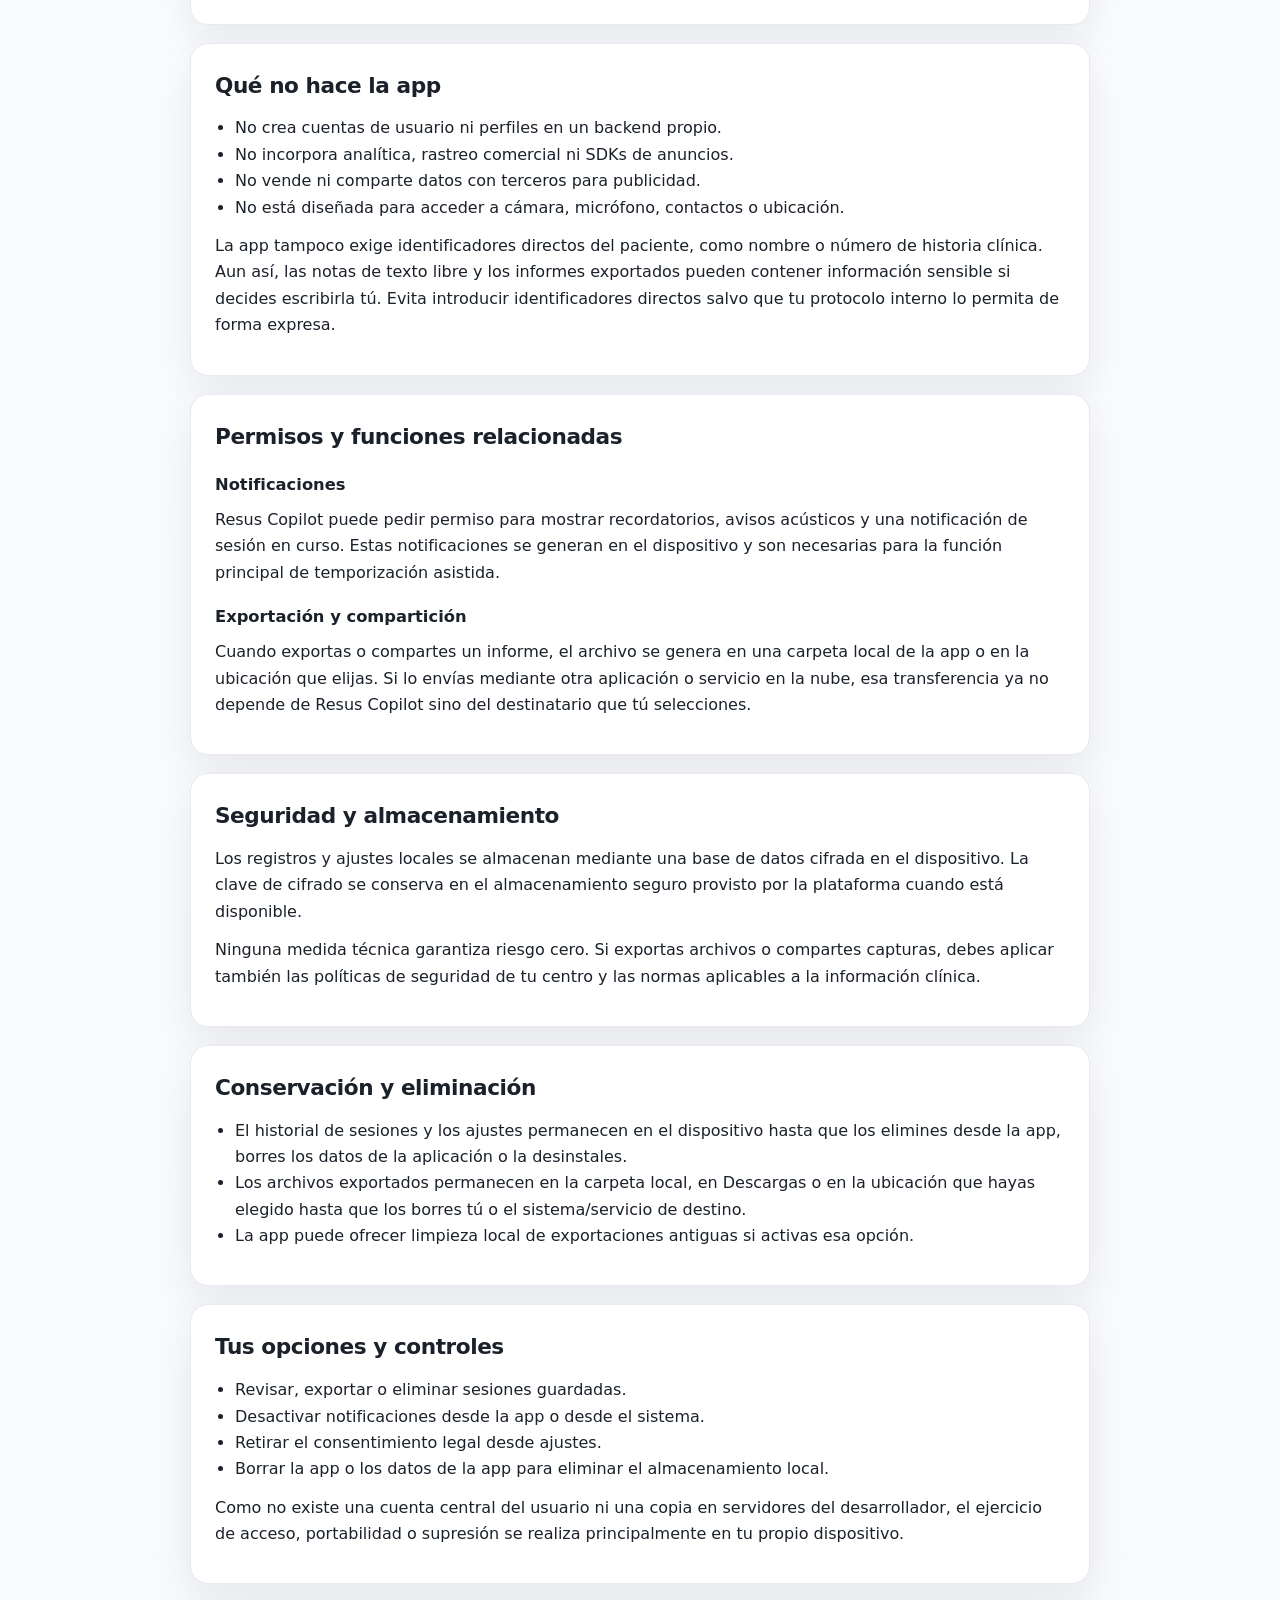
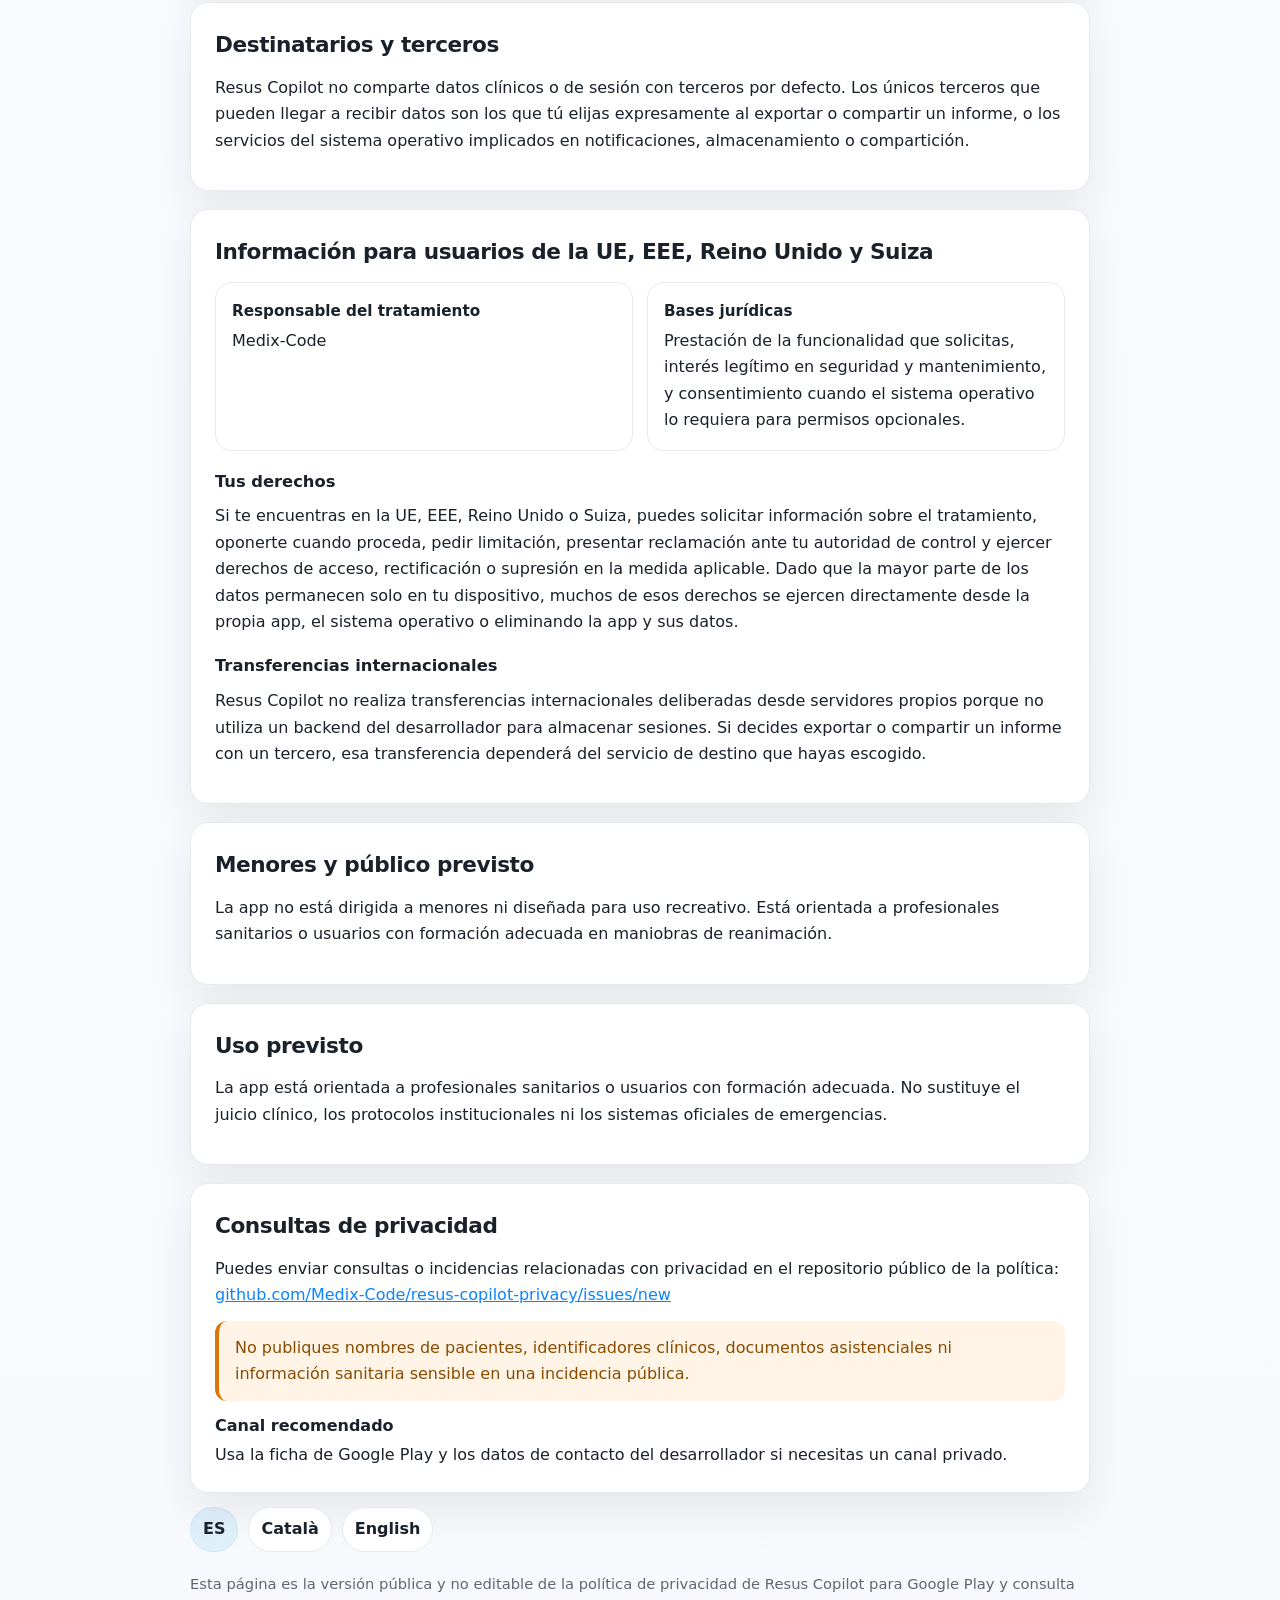
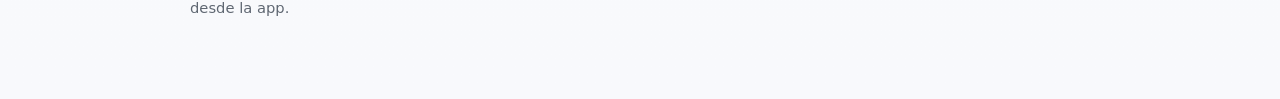
==== commit d32d62ab: "Remove package ID from privacy policy copy" ====
--- a/privacy/index.html
+++ b/privacy/index.html
@@ -24,11 +24,10 @@
         </div>
         <h1>Cómo trata Resus Copilot los datos de la app</h1>
         <p>
-          Esta política aplica a la aplicación móvil <strong>Resus Copilot</strong>
-          (paquete <code>com.medixcode.resuscopilot</code>). Está pensada para
-          cumplir los requisitos de Google Play y explicar, de forma concreta,
-          qué datos se guardan, dónde se guardan y cuándo pueden salir del
-          dispositivo.
+          Esta política aplica a la aplicación móvil
+          <strong>Resus Copilot</strong>. Está pensada para cumplir los
+          requisitos de Google Play y explicar, de forma concreta, qué datos se
+          guardan, dónde se guardan y cuándo pueden salir del dispositivo.
         </p>
         <div class="hero-grid">
           <div class="hero-card">
@@ -118,7 +117,7 @@
               </tr>
               <tr>
                 <td>Archivos exportados</td>
-                <td>Informes PDF o TXT generados desde la app.</td>
+                <td>Informes PDF generados desde la app.</td>
                 <td>
                   Se crean localmente cuando tú pulsas exportar, guardar o
                   compartir. Si eliges enviarlos a otra app, nube o servicio,
--- a/assets/policy.css
+++ b/assets/policy.css
@@ -128,7 +128,7 @@
 }
 
 .lang-nav--hero {
-  margin: 0;
+  margin: 0 0 0 auto;
   flex-shrink: 0;
   justify-content: flex-end;
 }
@@ -309,12 +309,27 @@
   }
 
   .hero-top {
-    flex-direction: column;
-    align-items: stretch;
+    align-items: flex-start;
+    gap: 12px;
   }
 
   .lang-nav--hero {
-    justify-content: flex-start;
+    justify-content: flex-end;
+    gap: 8px;
+  }
+
+  .lang-nav--hero a,
+  .lang-nav--hero span {
+    min-width: 38px;
+    padding: 7px 8px;
+    font-size: 0.78rem;
+  }
+
+  .eyebrow {
+    max-width: calc(100% - 142px);
+    padding: 7px 10px;
+    font-size: 0.78rem;
+    line-height: 1.15;
   }
 
   .hero,
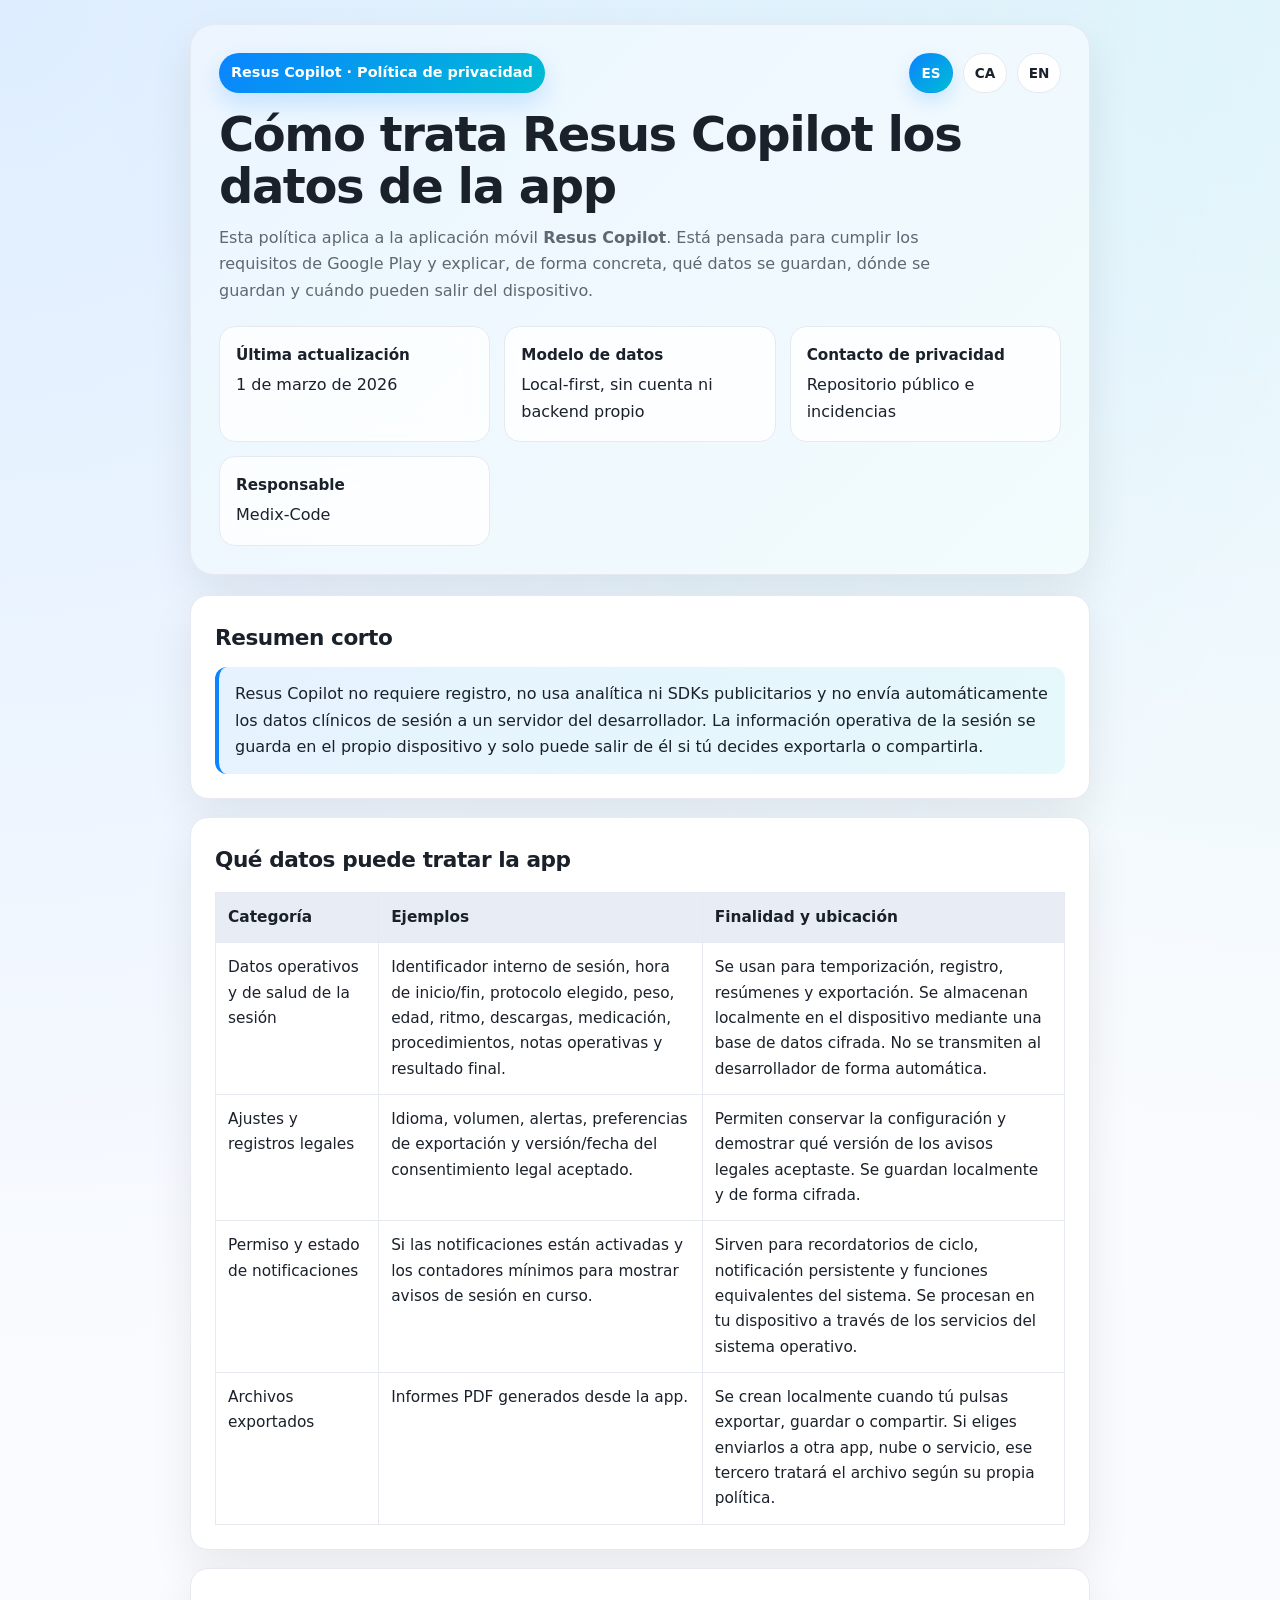
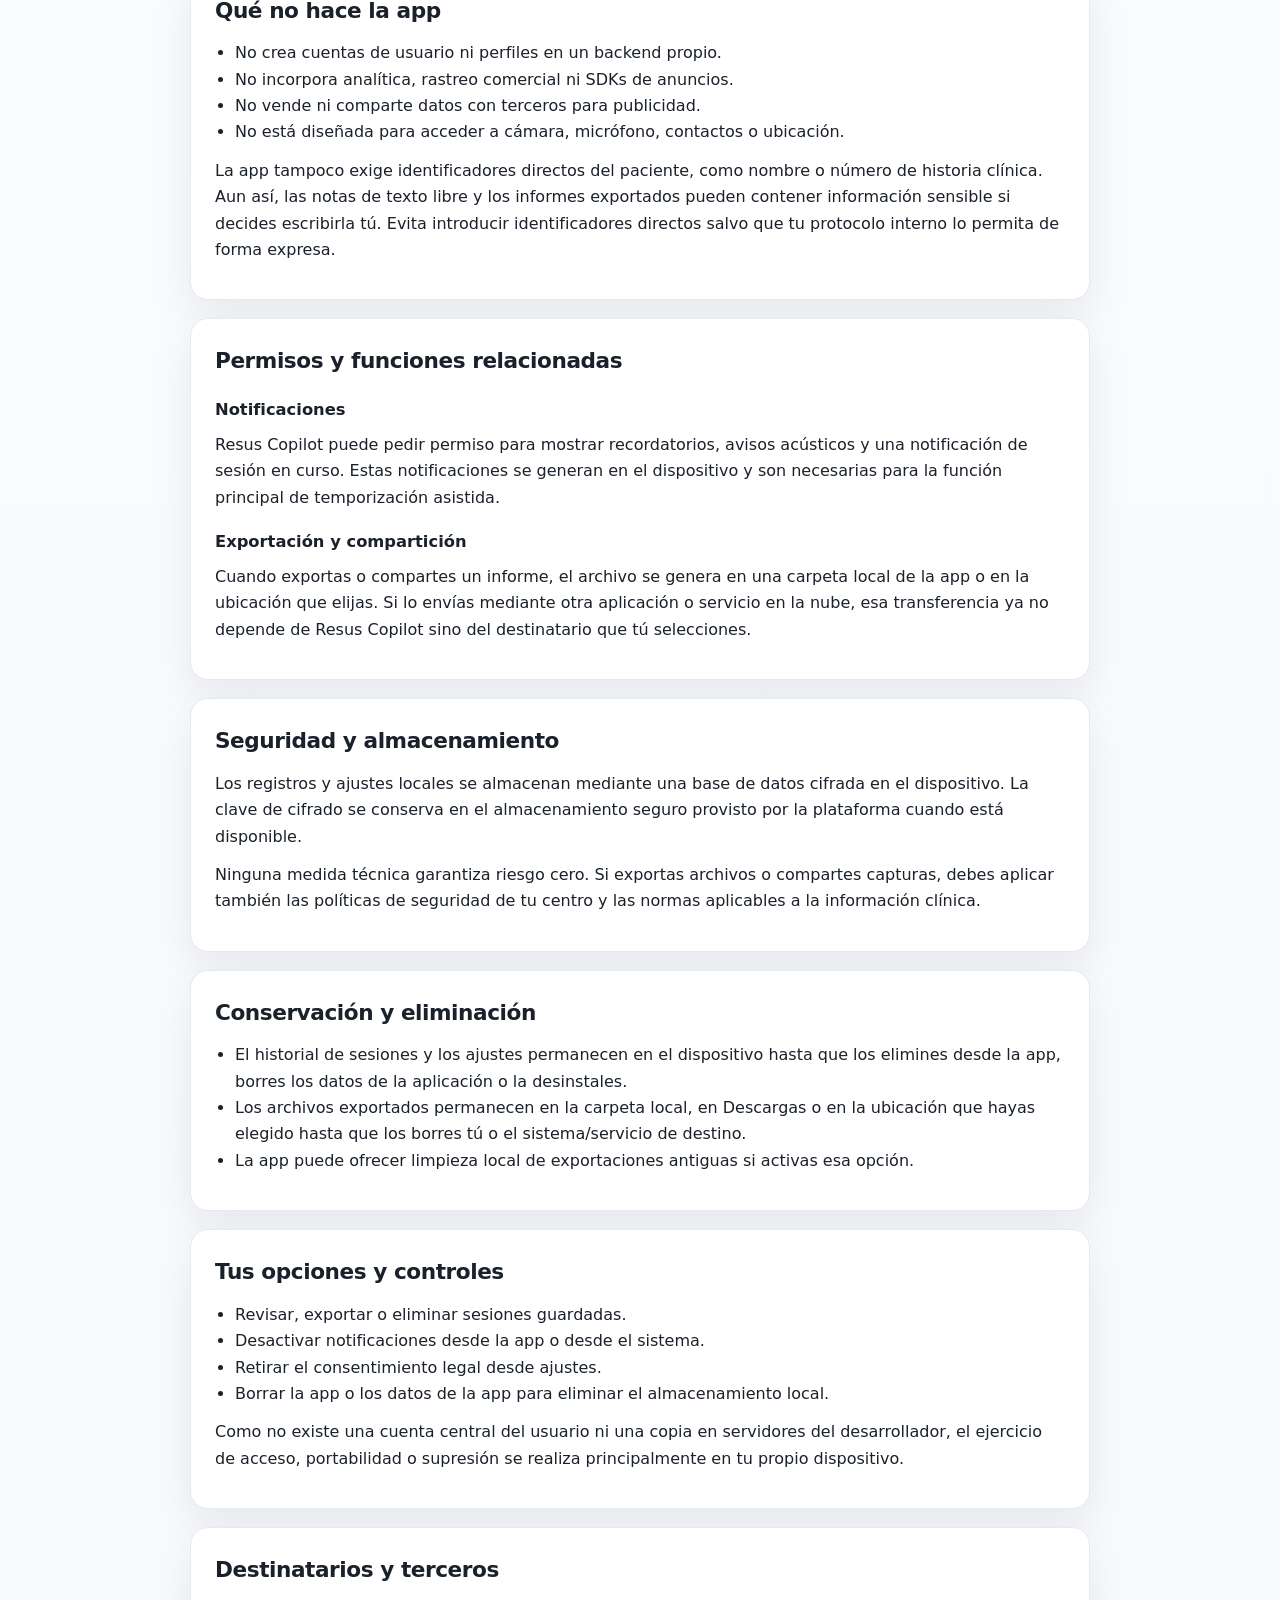
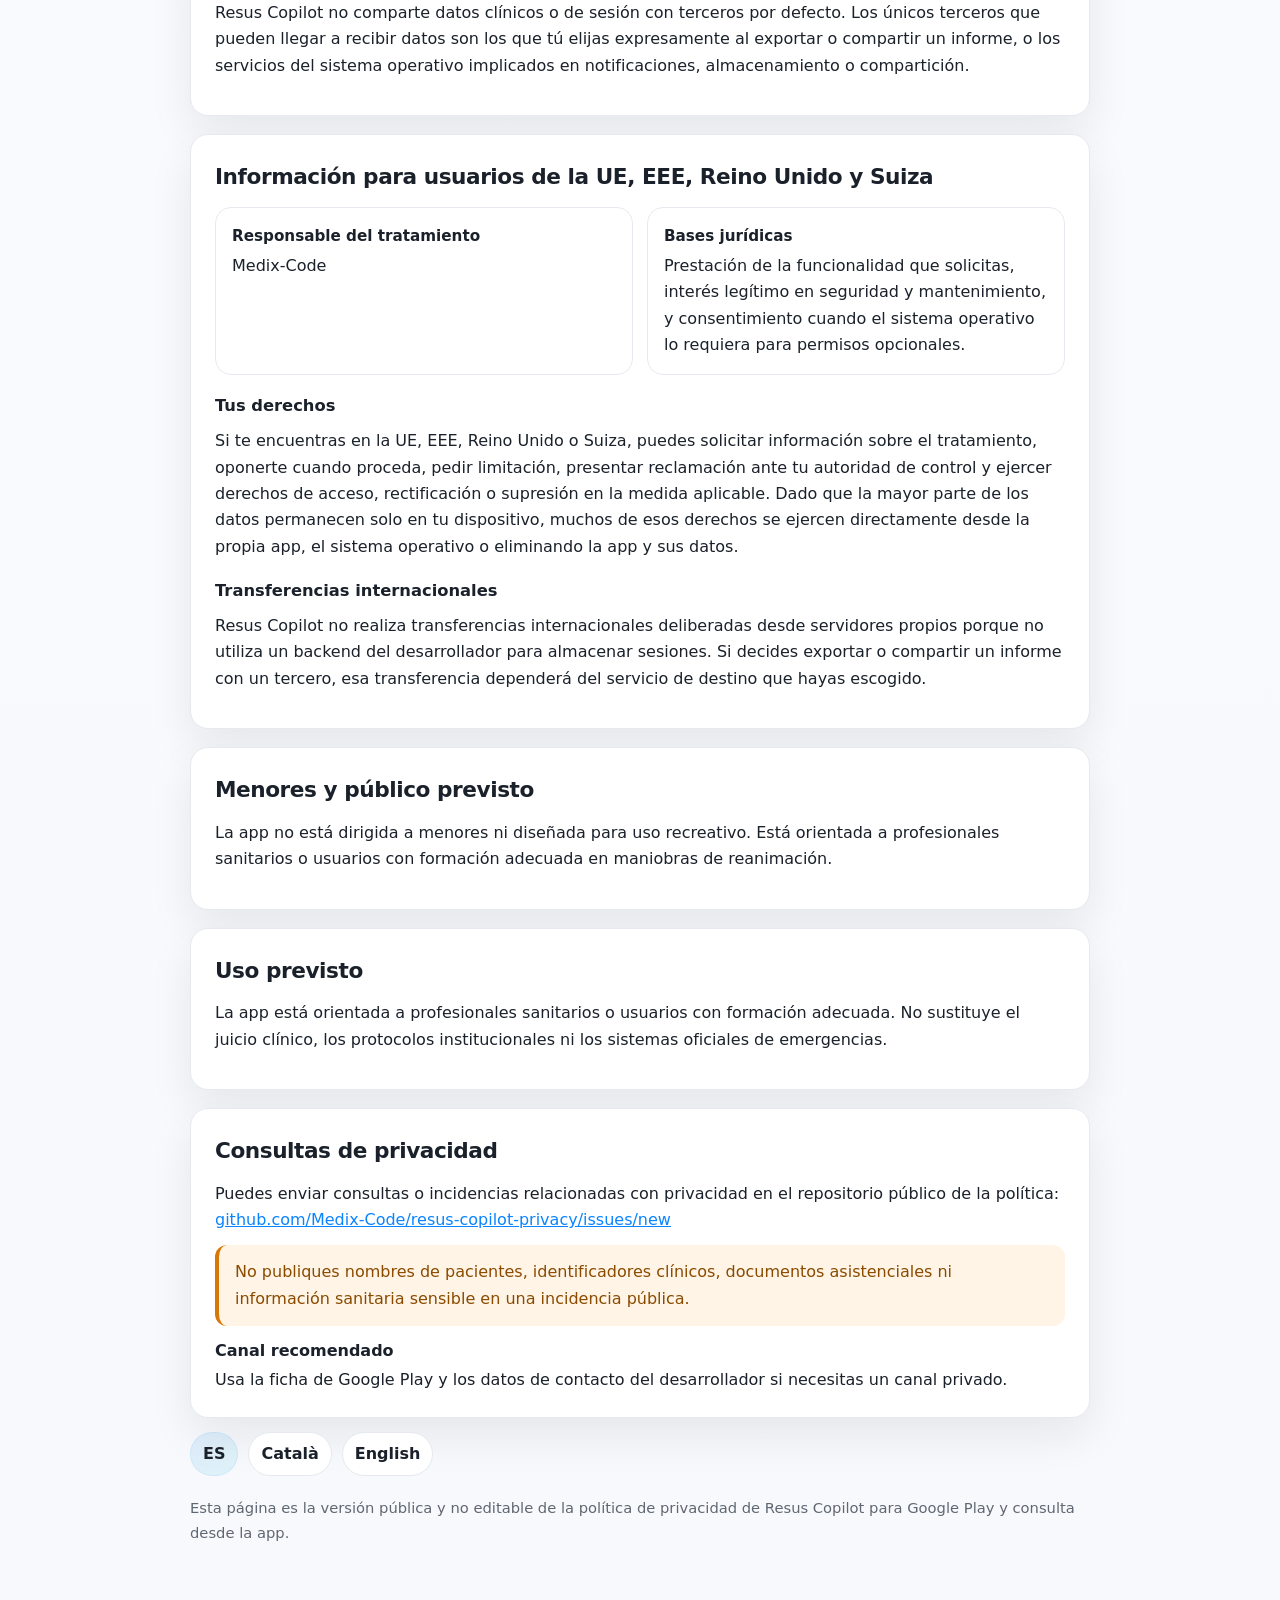
==== commit b91c8255: "Remove privacy page language note" ====
--- a/privacy/index.html
+++ b/privacy/index.html
@@ -47,11 +47,6 @@
             <span>Medix-Code</span>
           </div>
         </div>
-        <p class="lang-note">
-          Si abres la URL base <code>/privacy/</code>, el idioma se intenta
-          seleccionar automáticamente según el navegador. Puedes cambiarlo
-          manualmente en cualquier momento desde la parte superior o el pie.
-        </p>
       </section>
 
       <div class="layout">
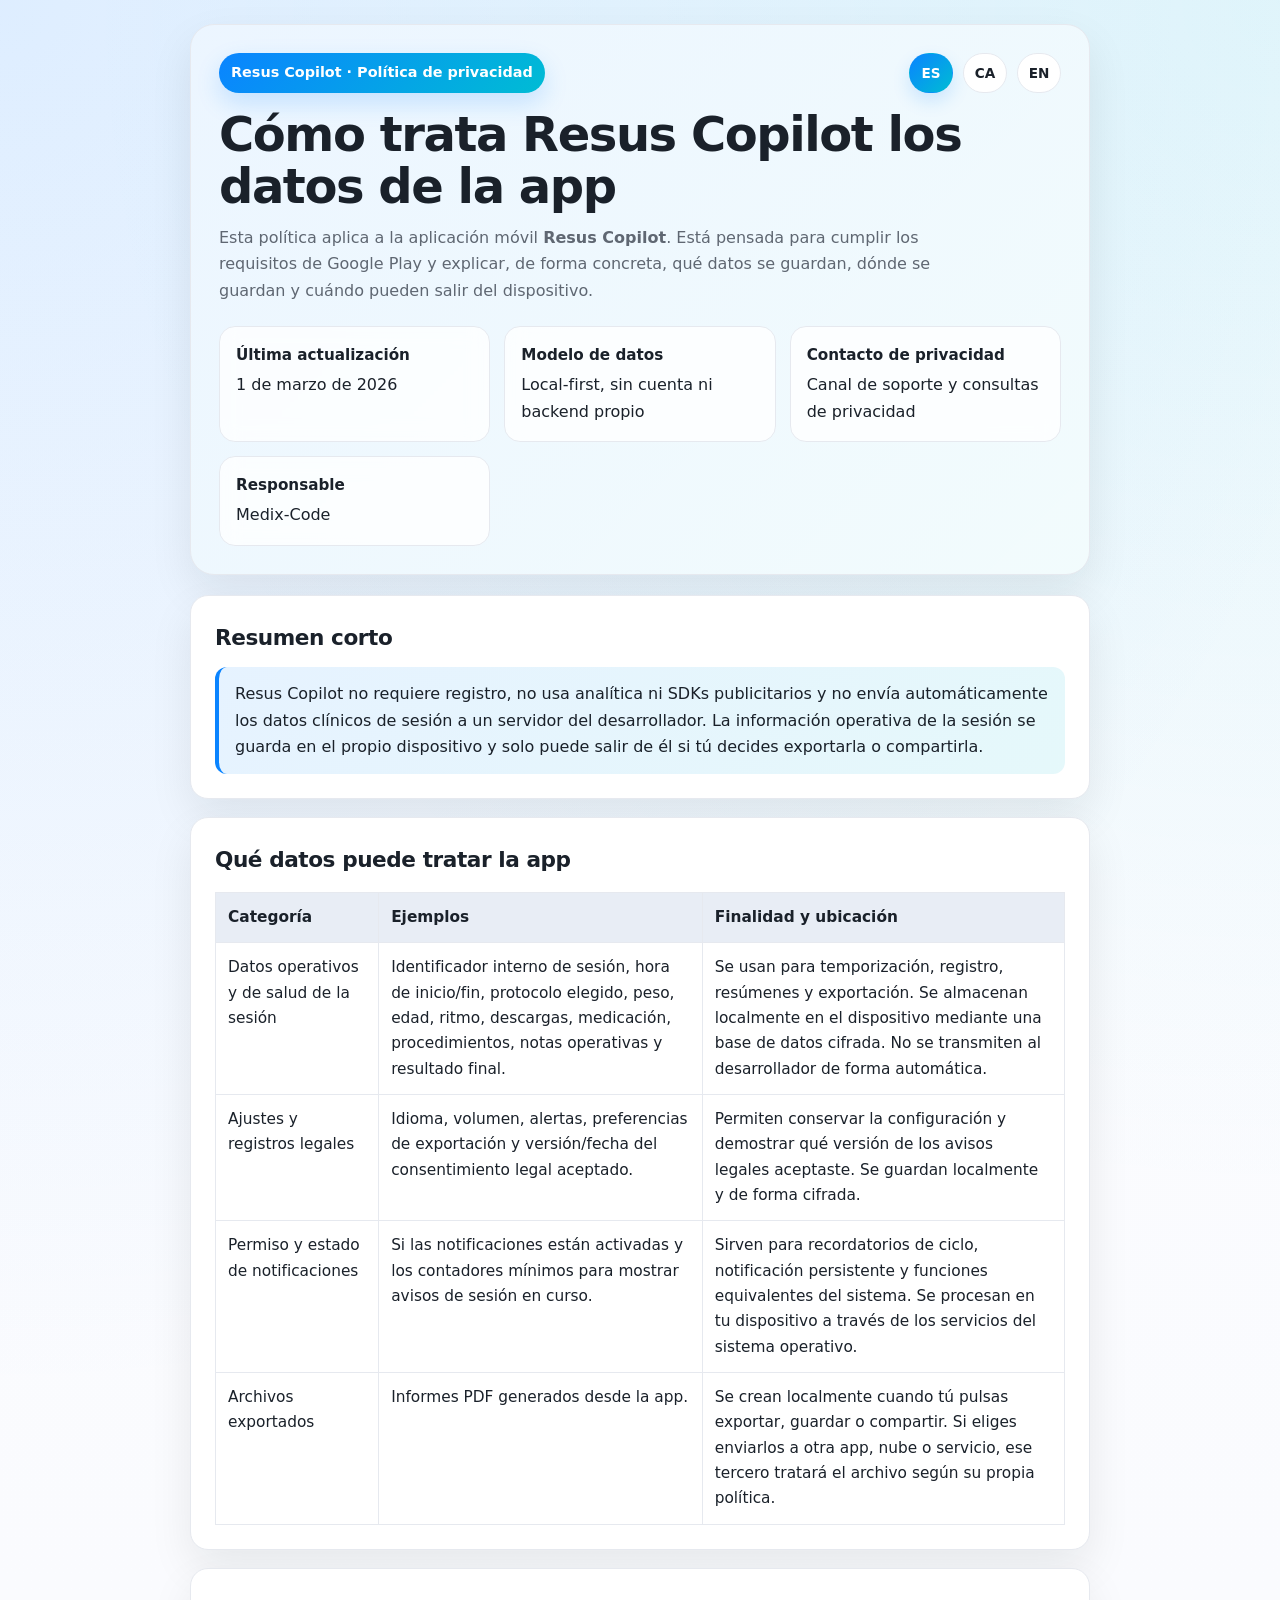
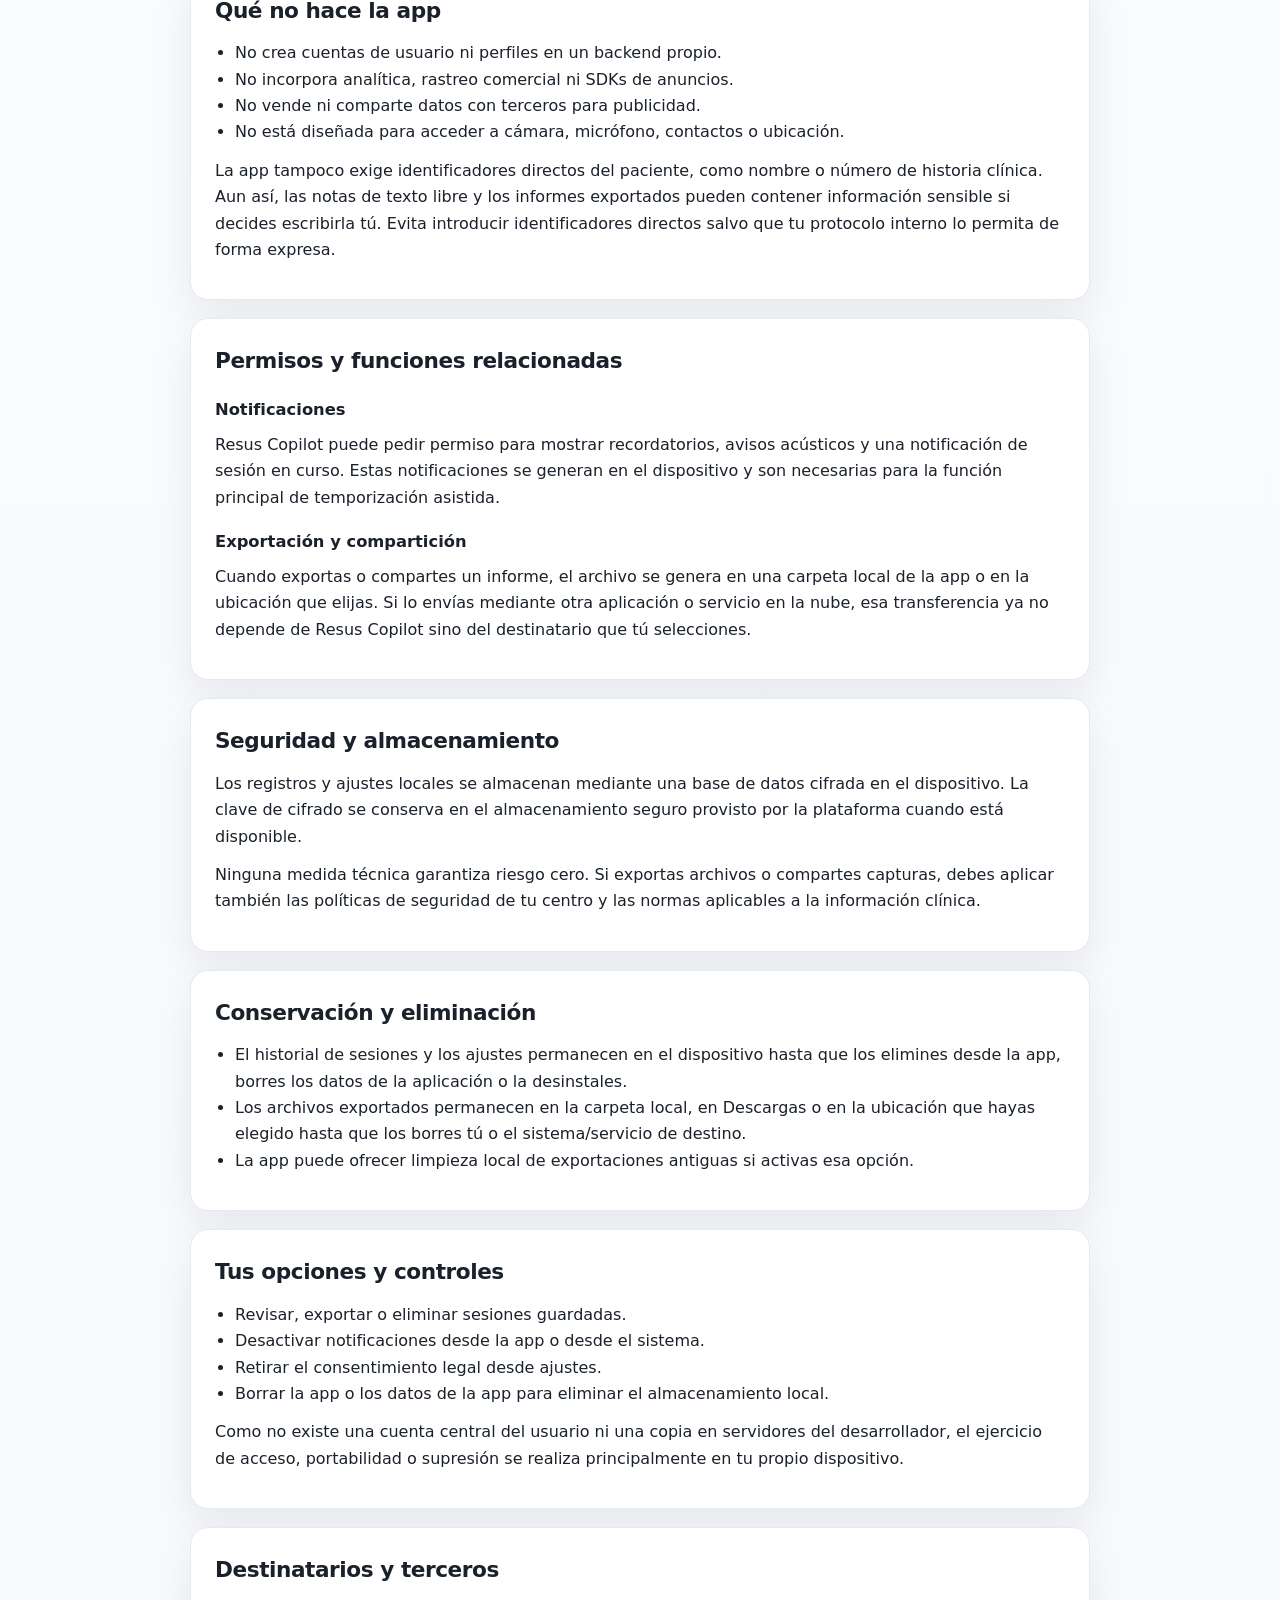
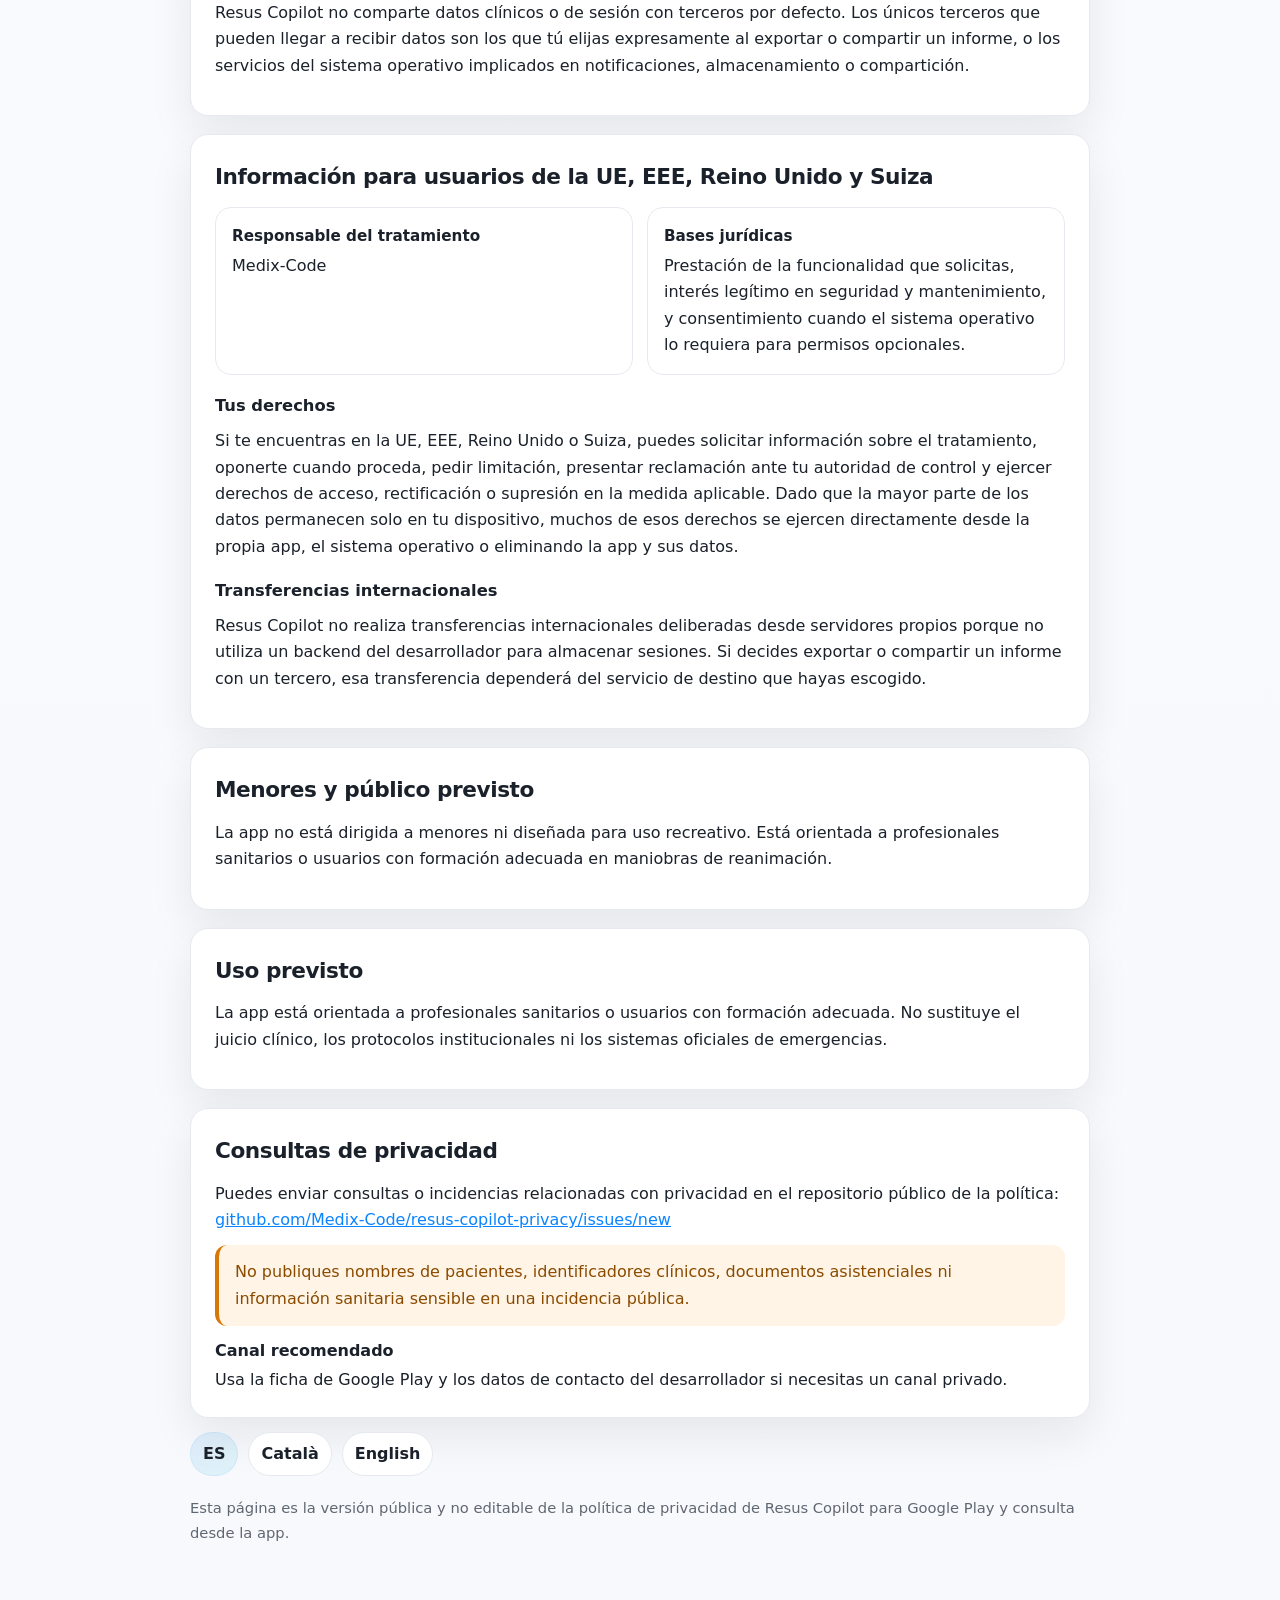
==== commit 8a4ff5a0: "Refine privacy contact copy" ====
--- a/privacy/index.html
+++ b/privacy/index.html
@@ -40,7 +40,7 @@
           </div>
           <div class="hero-card">
             <strong>Contacto de privacidad</strong>
-            <span>Repositorio público e incidencias</span>
+            <span>Canal de soporte y consultas de privacidad</span>
           </div>
           <div class="hero-card">
             <strong>Responsable</strong>
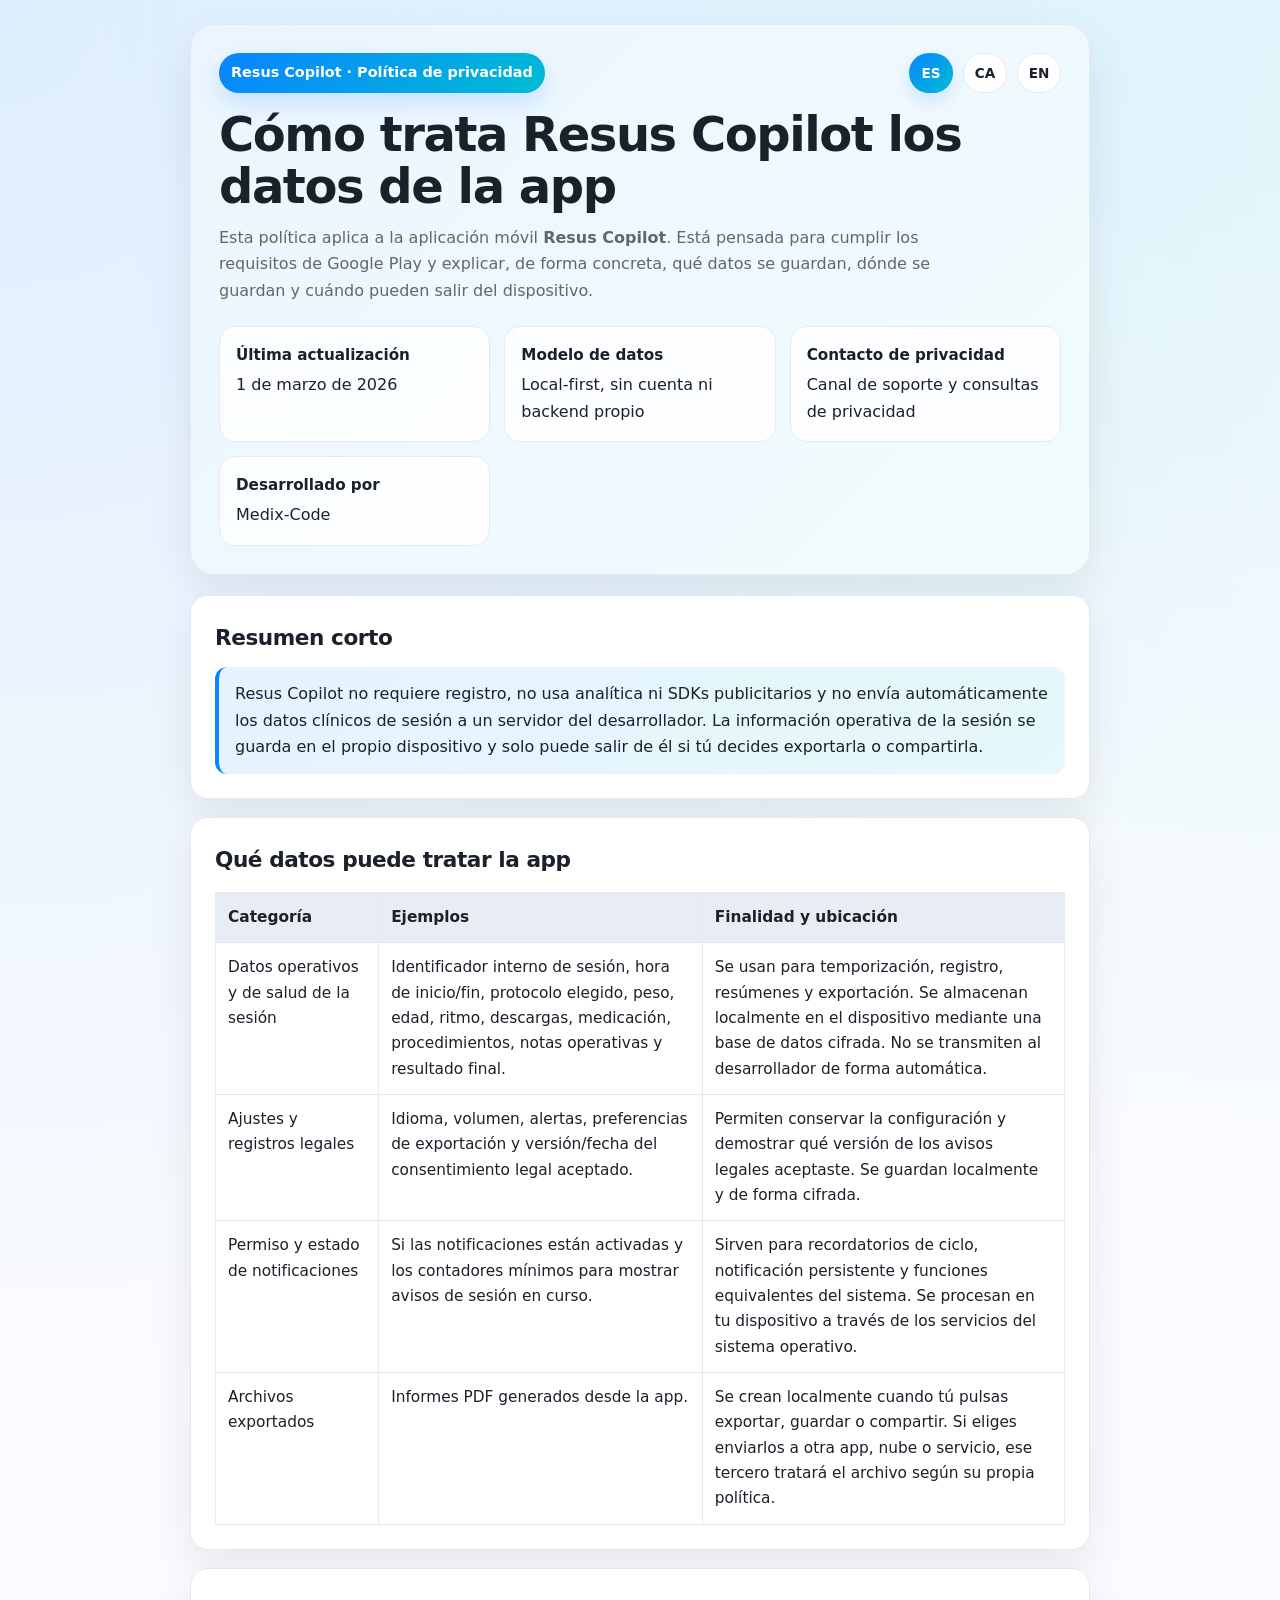
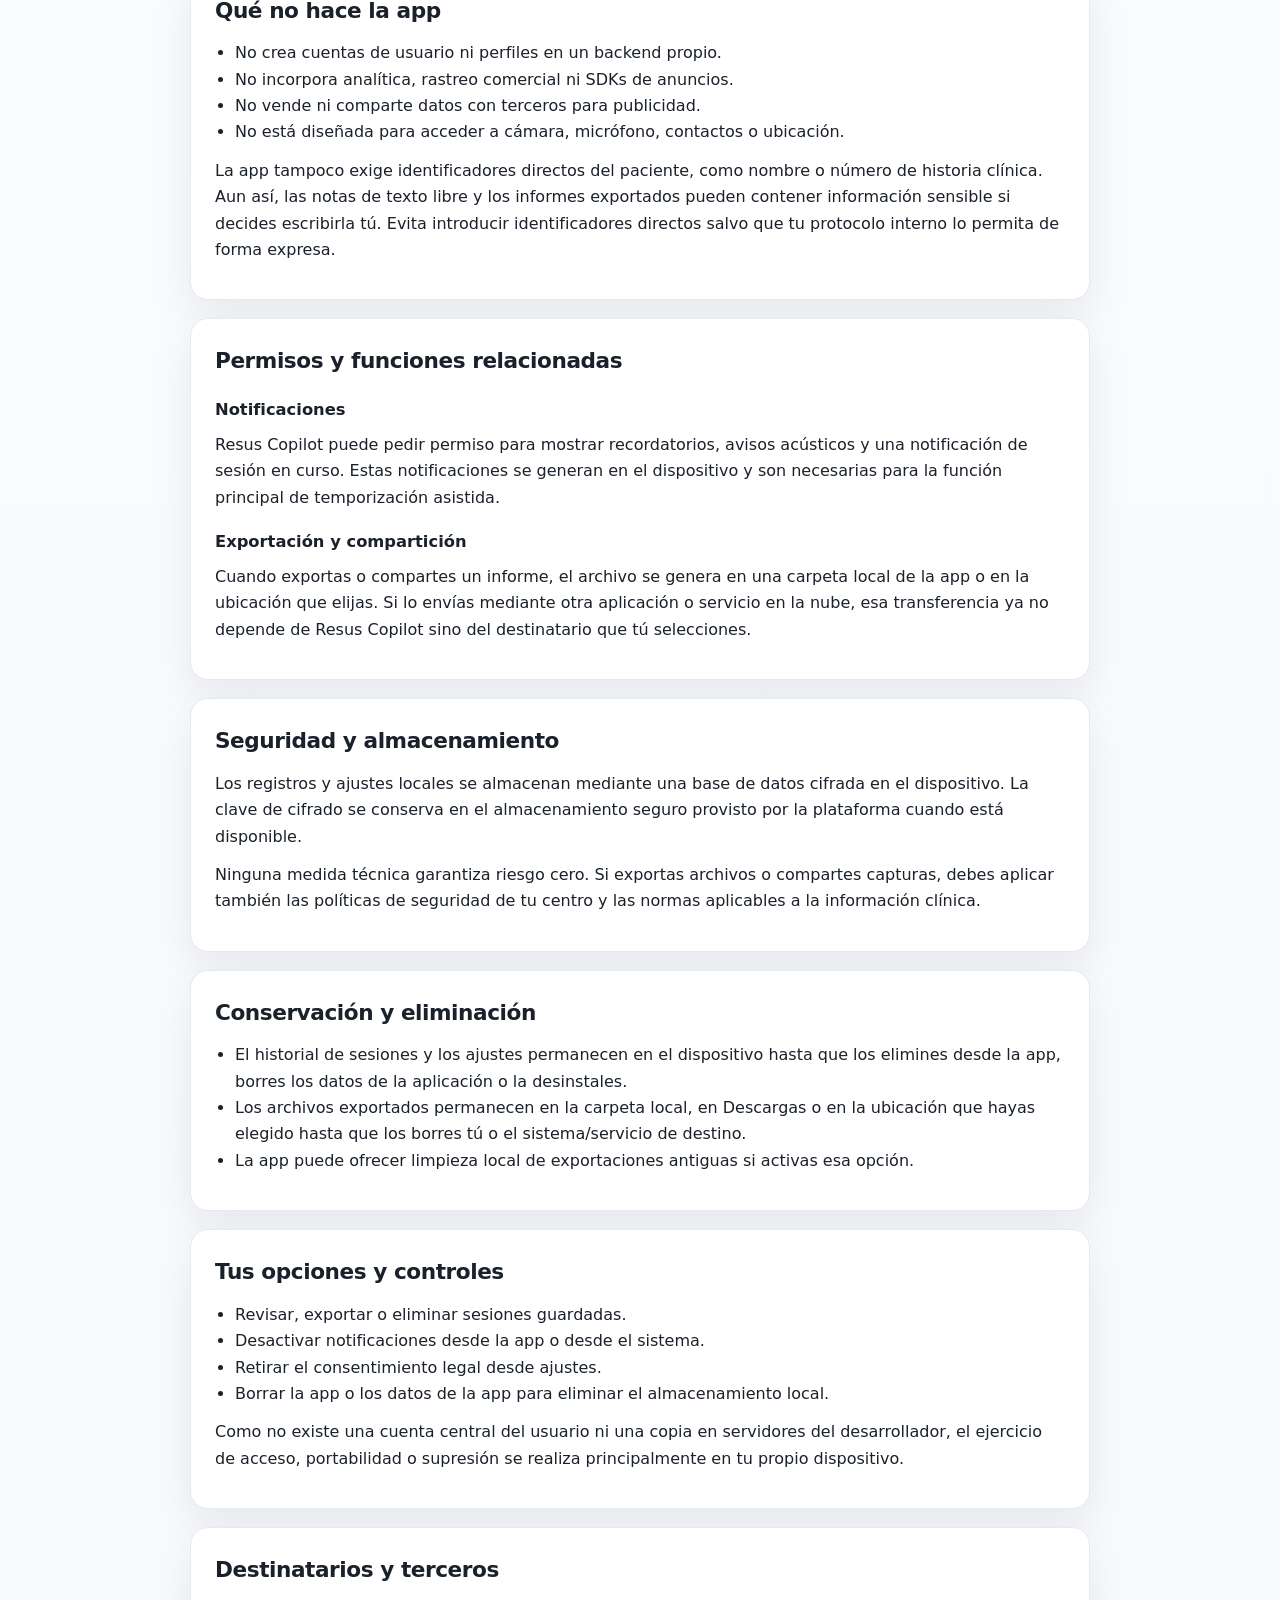
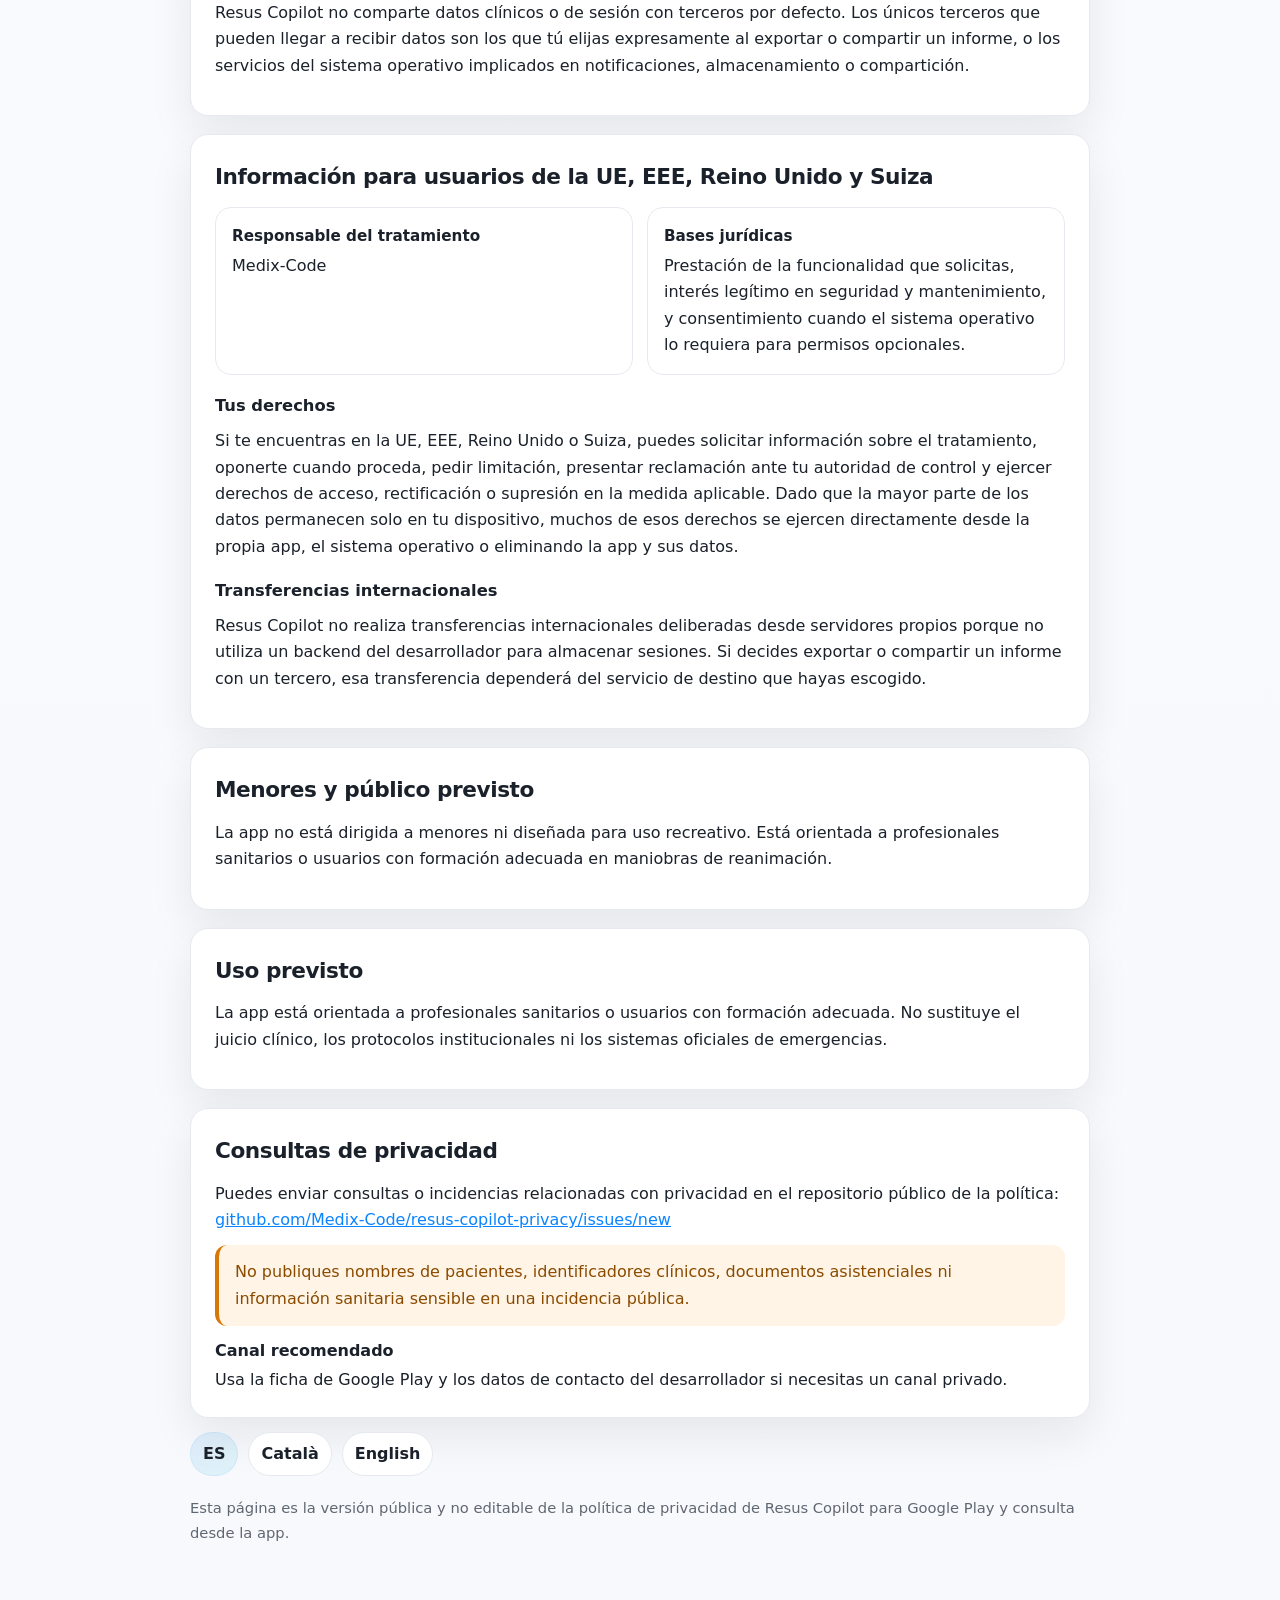
==== commit 63d9673c: "Refine privacy policy attribution label" ====
--- a/privacy/index.html
+++ b/privacy/index.html
@@ -43,7 +43,7 @@
             <span>Canal de soporte y consultas de privacidad</span>
           </div>
           <div class="hero-card">
-            <strong>Responsable</strong>
+            <strong>Desarrollado por</strong>
             <span>Medix-Code</span>
           </div>
         </div>
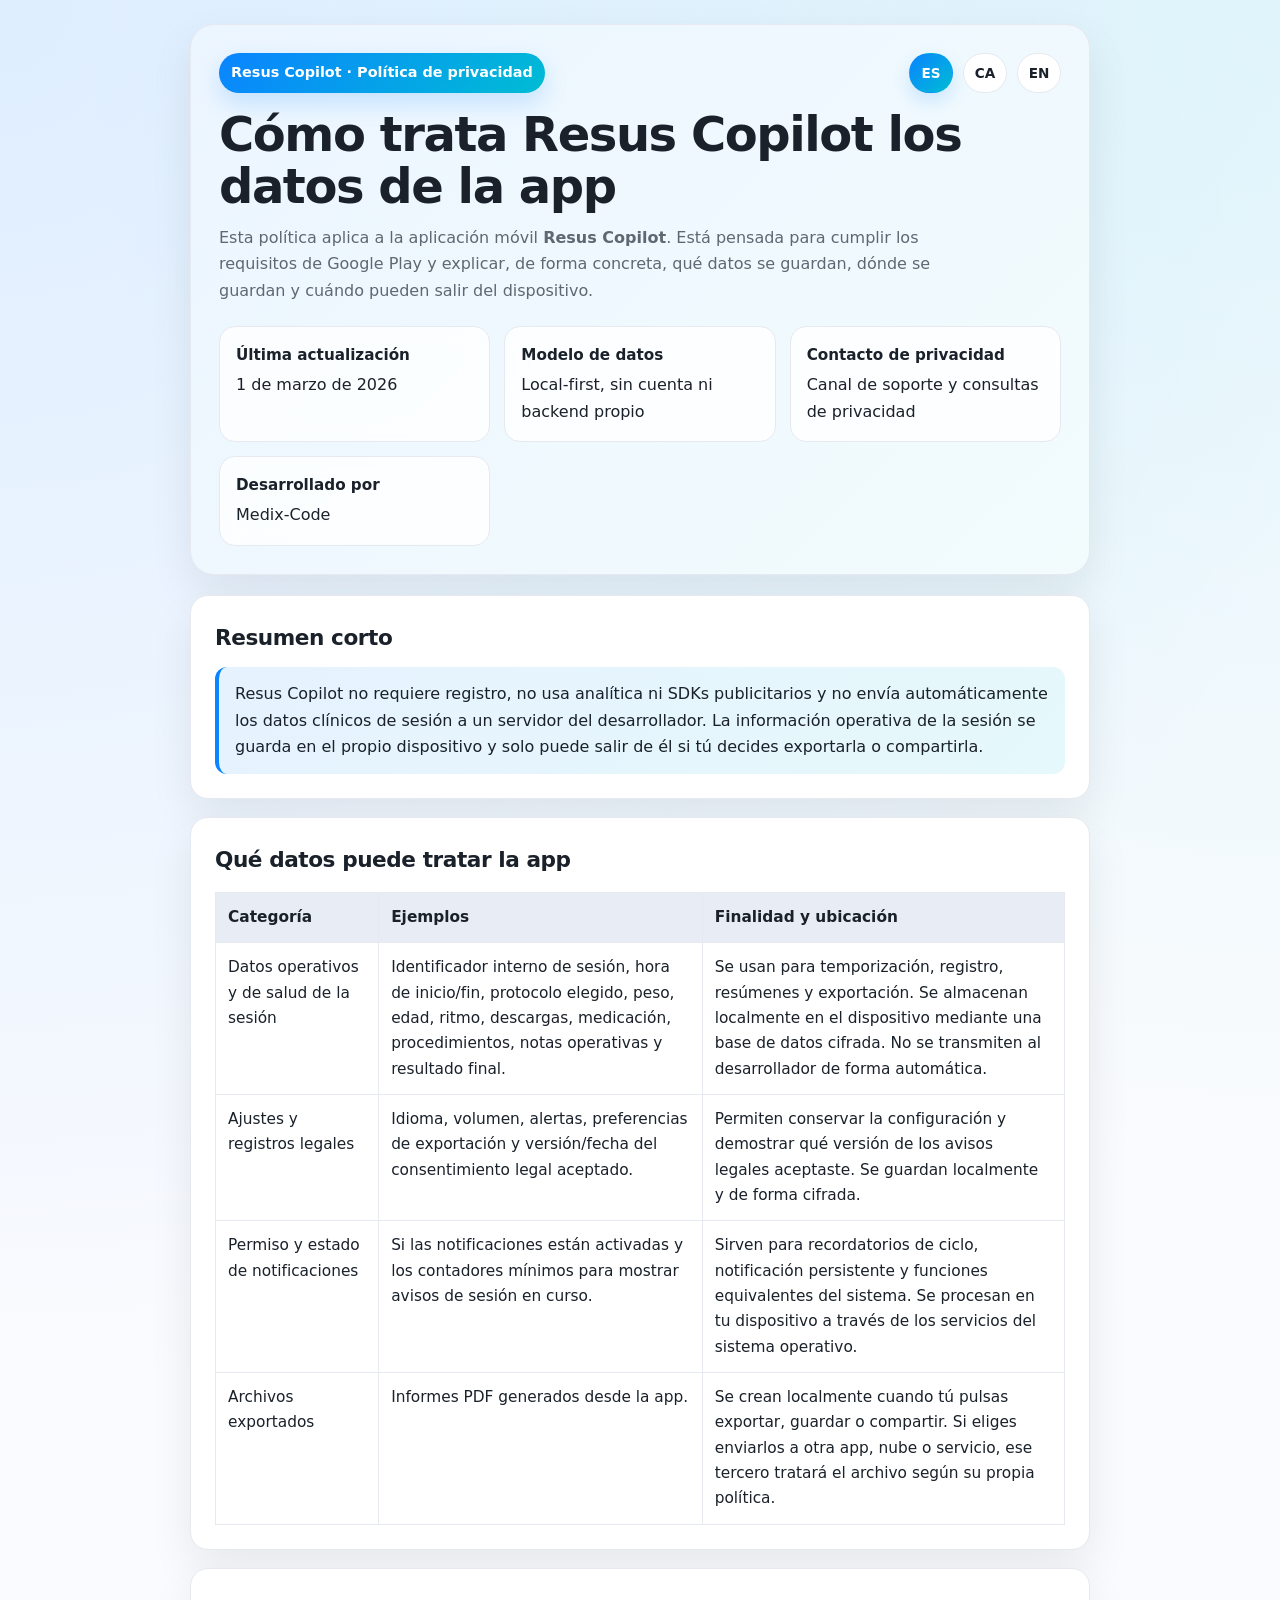
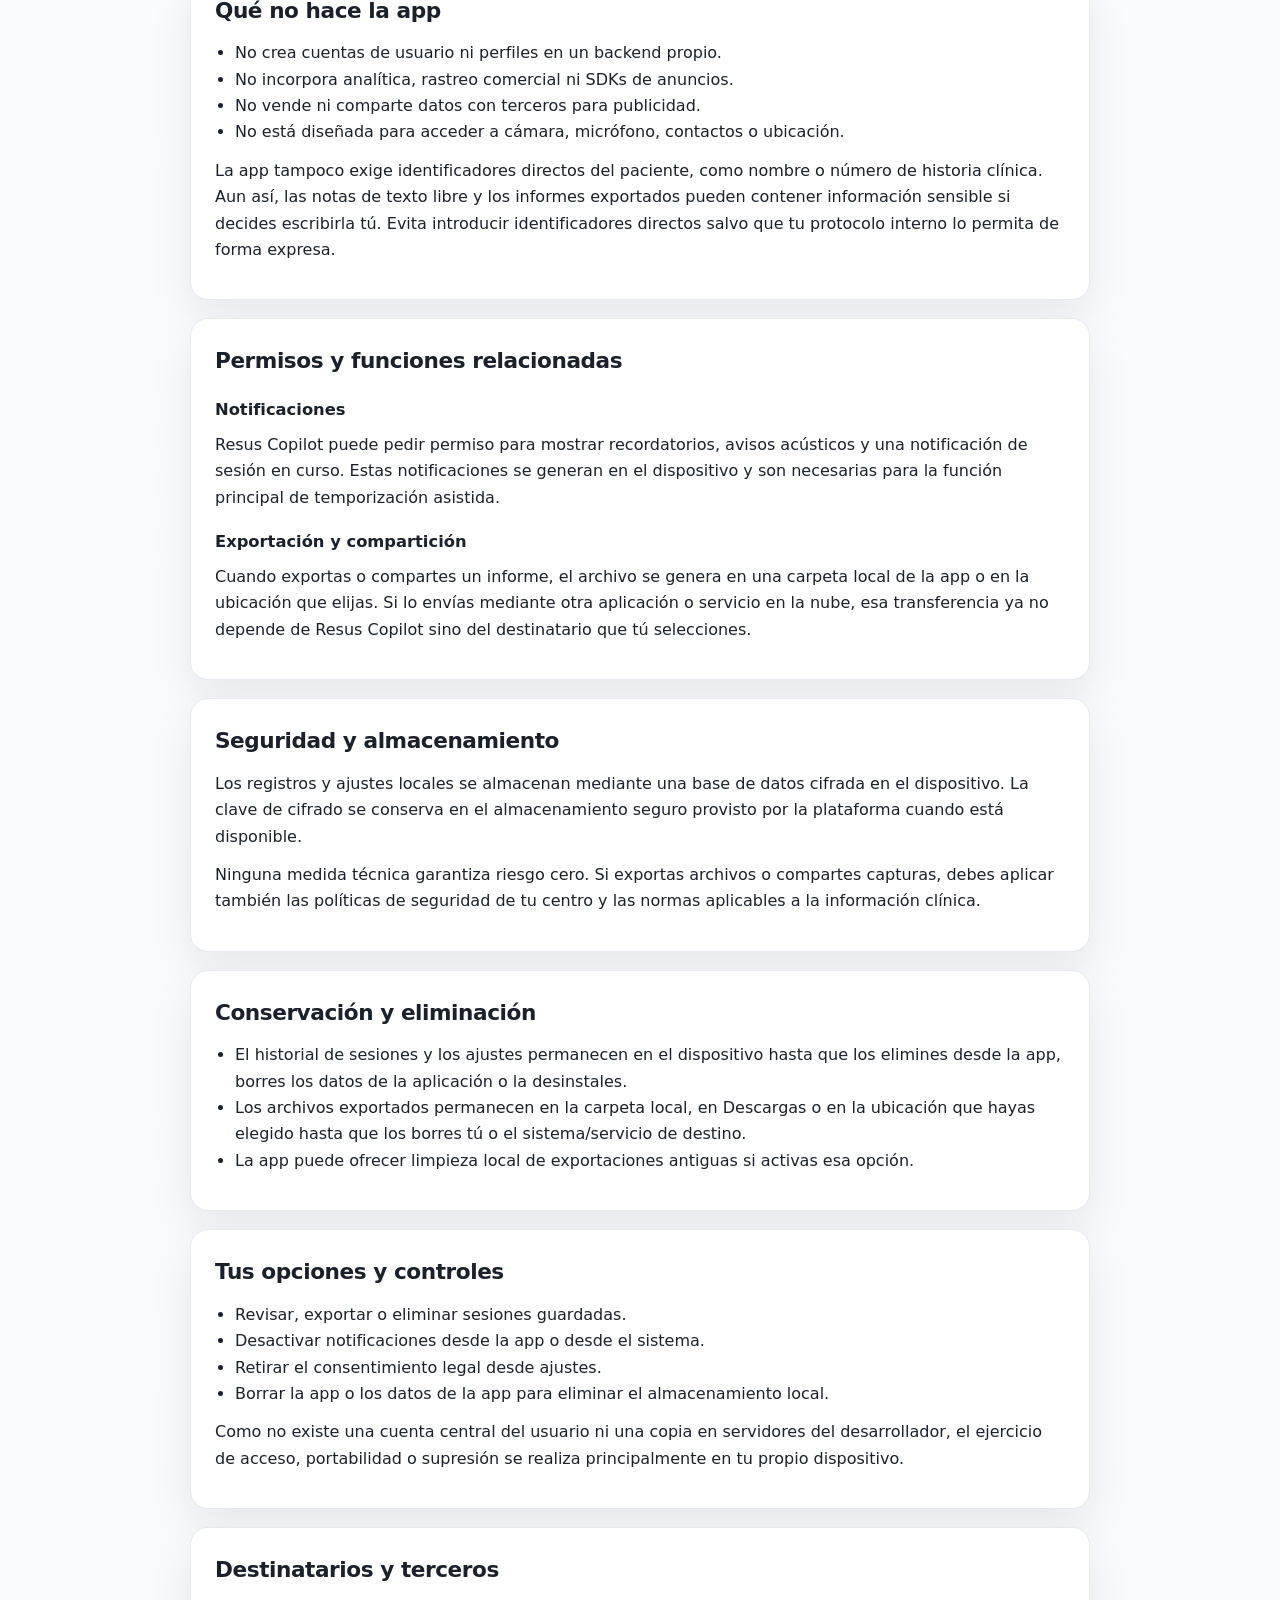
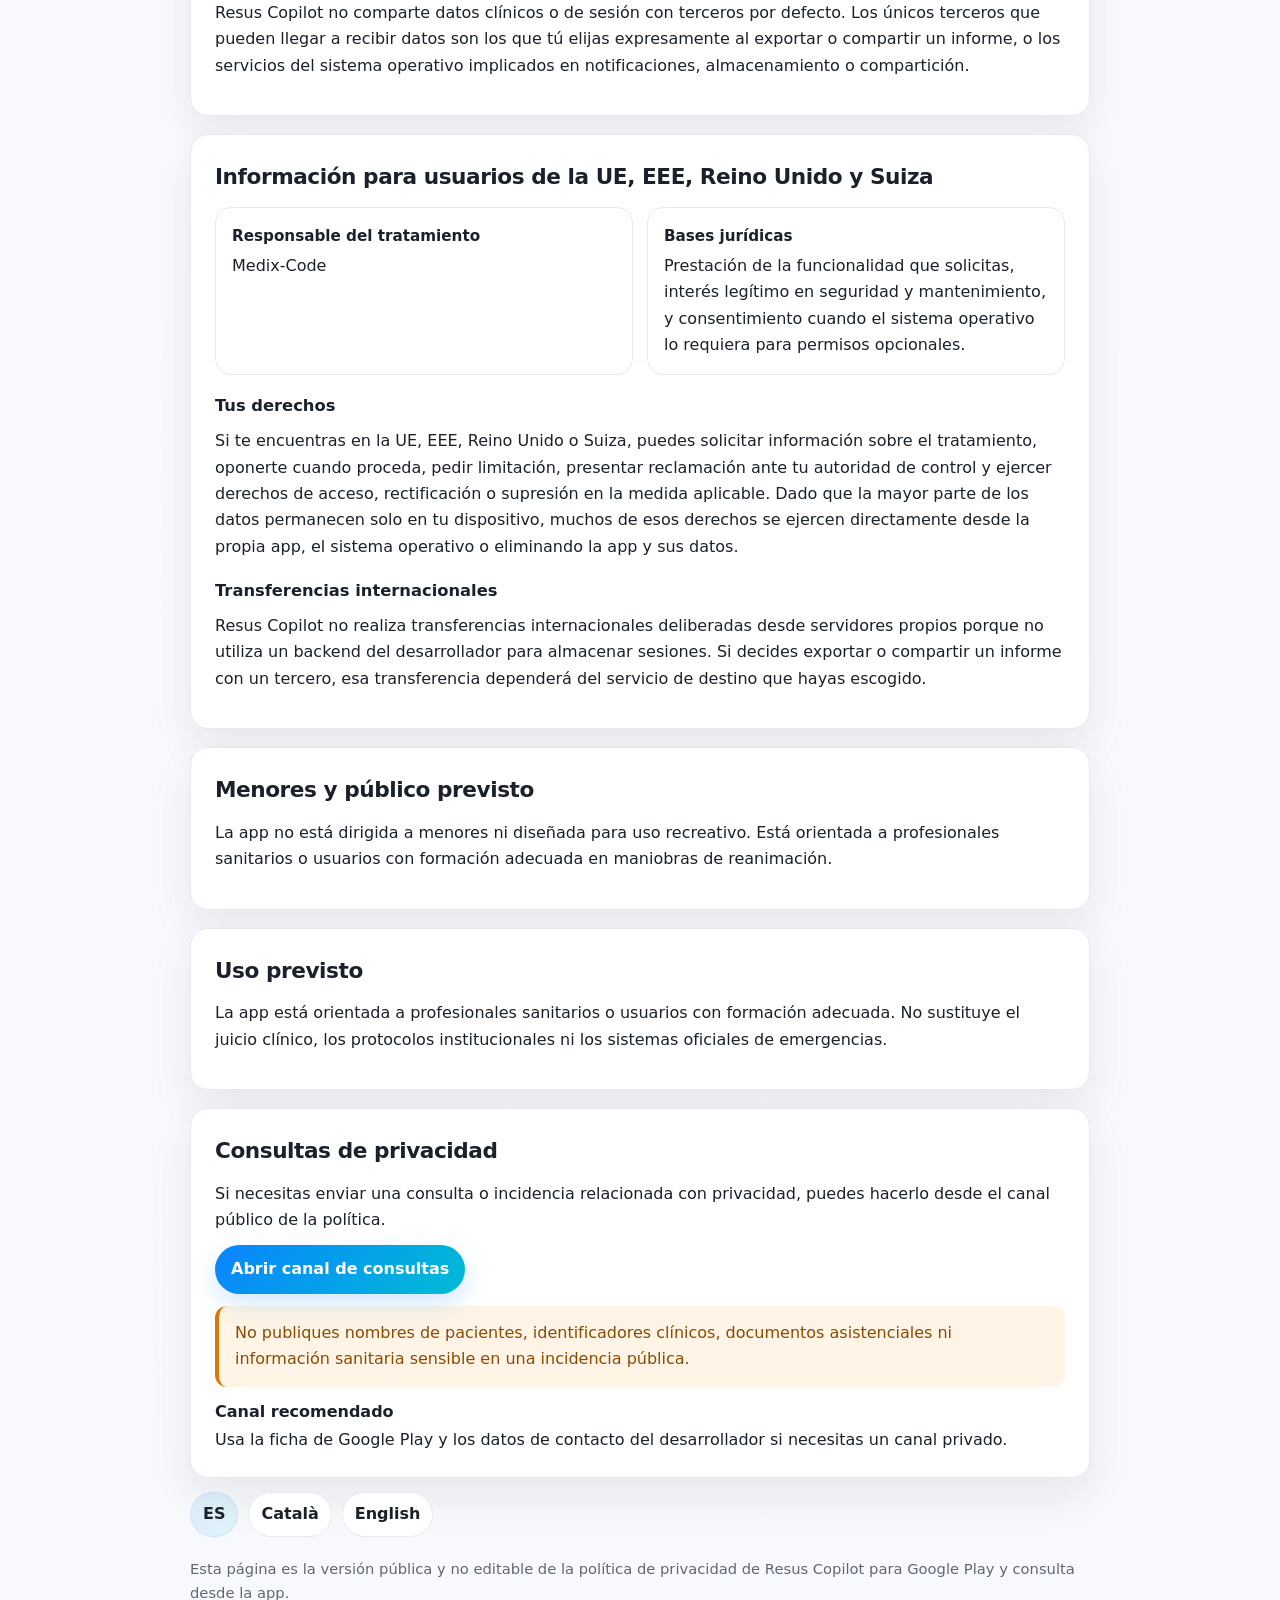
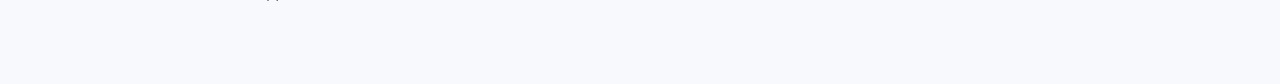
==== commit bd5a38cf: "Add inquiry button and reduce policy indexing" ====
--- a/privacy/index.html
+++ b/privacy/index.html
@@ -7,6 +7,14 @@
     <meta
       name="description"
       content="Política de privacidad pública de Resus Copilot para Google Play y uso dentro de la app."
+    />
+    <meta
+      name="robots"
+      content="noindex, nofollow, noarchive, nosnippet, max-image-preview:none"
+    />
+    <meta
+      name="googlebot"
+      content="noindex, nofollow, noarchive, nosnippet, max-image-preview:none"
     />
     <script defer src="../assets/policy.js"></script>
     <link rel="stylesheet" href="../assets/policy.css" />
@@ -281,10 +289,16 @@
         <section class="card">
           <h2>Consultas de privacidad</h2>
           <p>
-            Puedes enviar consultas o incidencias relacionadas con privacidad en
-            el repositorio público de la política:
-            <a href="https://github.com/Medix-Code/resus-copilot-privacy/issues/new"
-              >github.com/Medix-Code/resus-copilot-privacy/issues/new</a
+            Si necesitas enviar una consulta o incidencia relacionada con
+            privacidad, puedes hacerlo desde el canal público de la política.
+          </p>
+          <p class="action-row">
+            <a
+              class="button-link"
+              href="https://github.com/Medix-Code/resus-copilot-privacy/issues/new"
+              target="_blank"
+              rel="noopener noreferrer nofollow"
+              >Abrir canal de consultas</a
             >
           </p>
           <div class="callout warning">
--- a/assets/policy.css
+++ b/assets/policy.css
@@ -234,6 +234,27 @@
   margin-top: 12px;
 }
 
+.action-row {
+  margin: 14px 0 0;
+}
+
+.button-link {
+  display: inline-flex;
+  align-items: center;
+  justify-content: center;
+  padding: 11px 16px;
+  border-radius: 999px;
+  text-decoration: none;
+  font-weight: 700;
+  color: #fff;
+  background: linear-gradient(135deg, var(--accent), var(--accent-secondary));
+  box-shadow: 0 10px 24px rgba(10, 132, 255, 0.18);
+}
+
+.button-link:hover {
+  filter: brightness(1.03);
+}
+
 .meta-list strong {
   display: block;
   margin-bottom: 2px;
